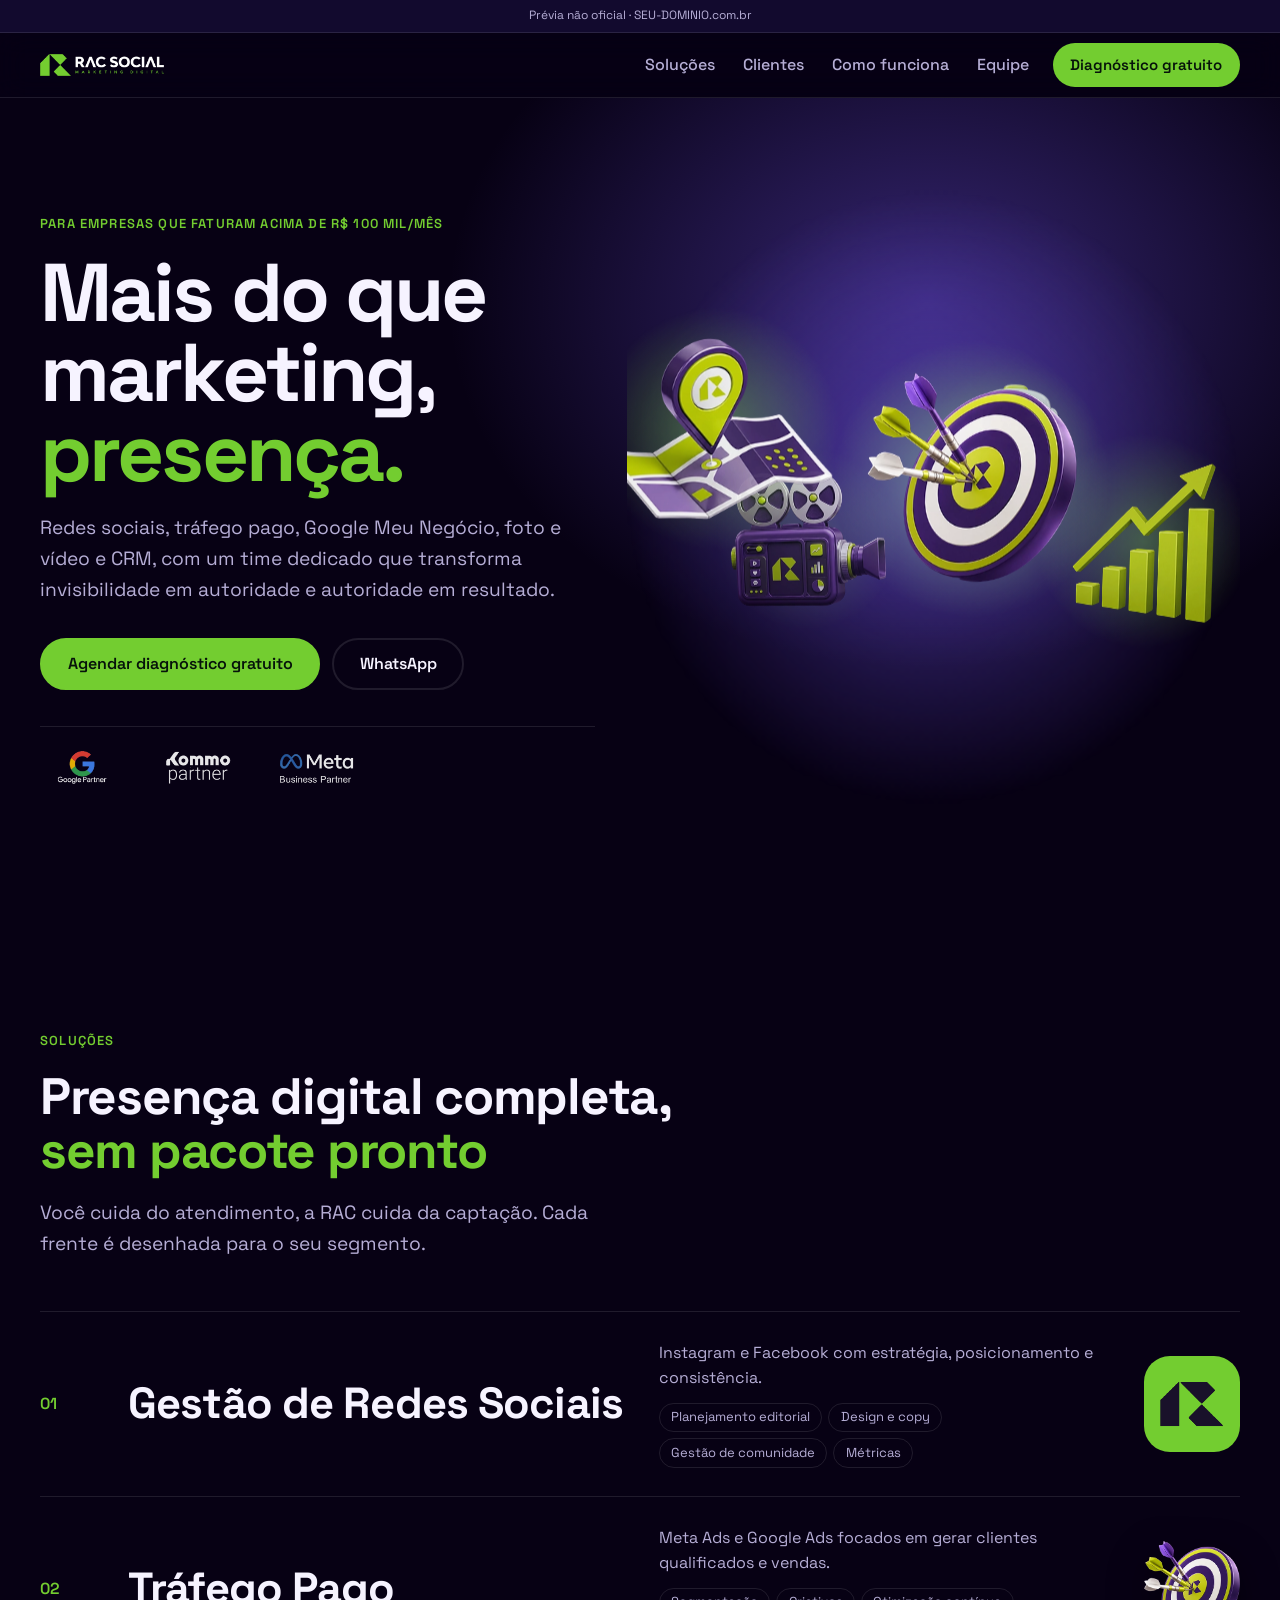
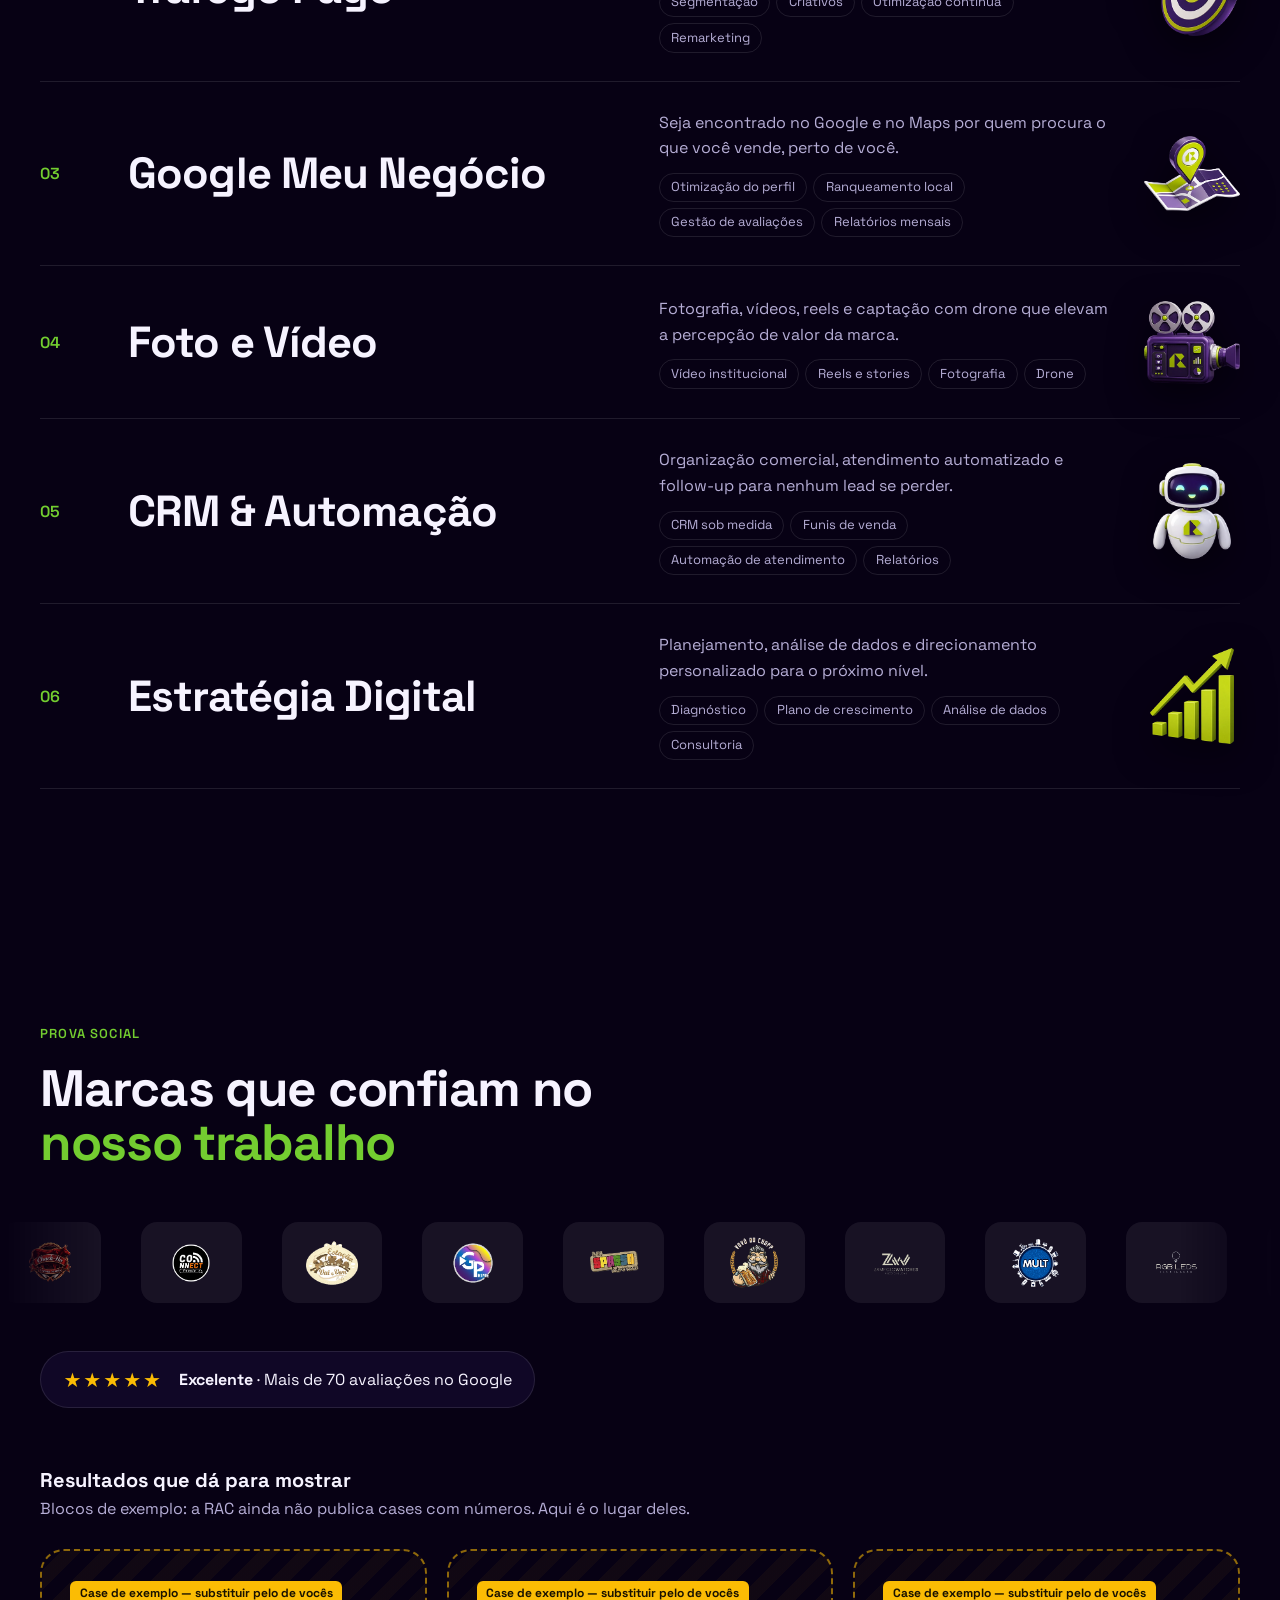
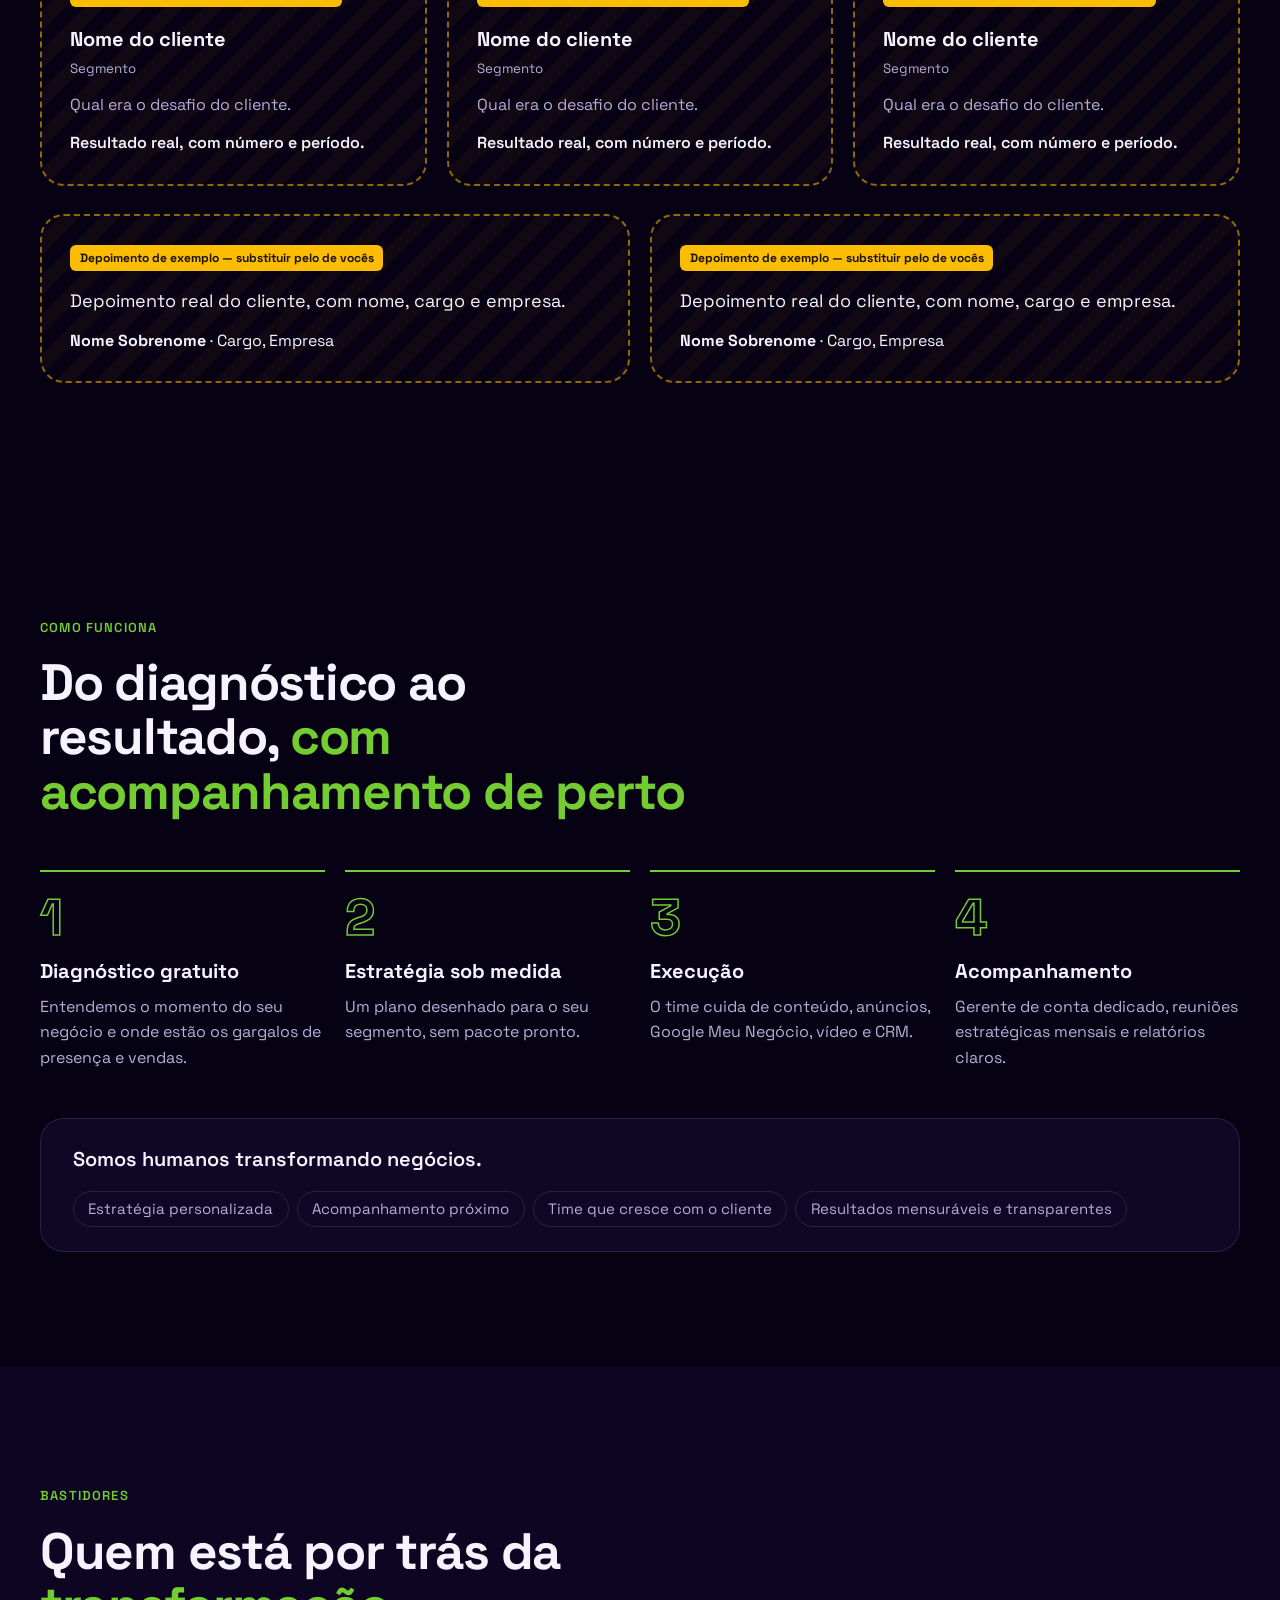
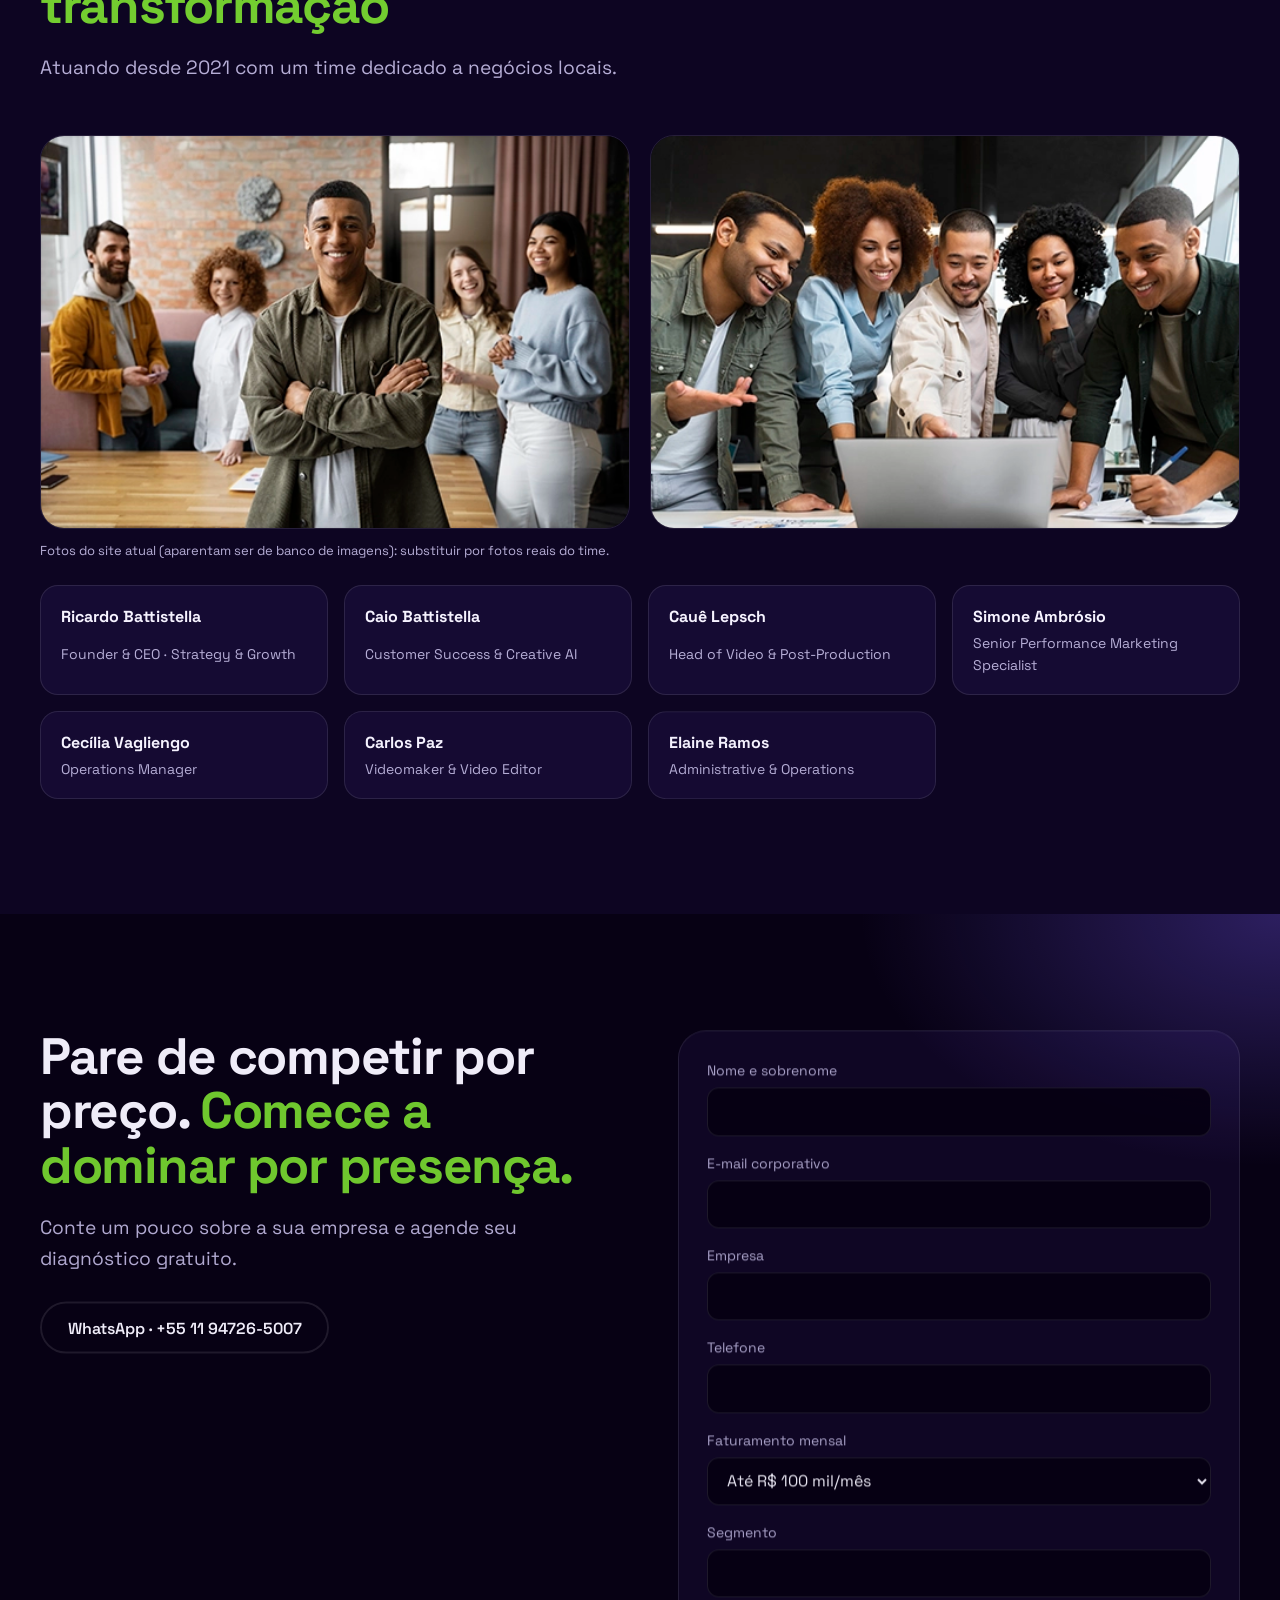
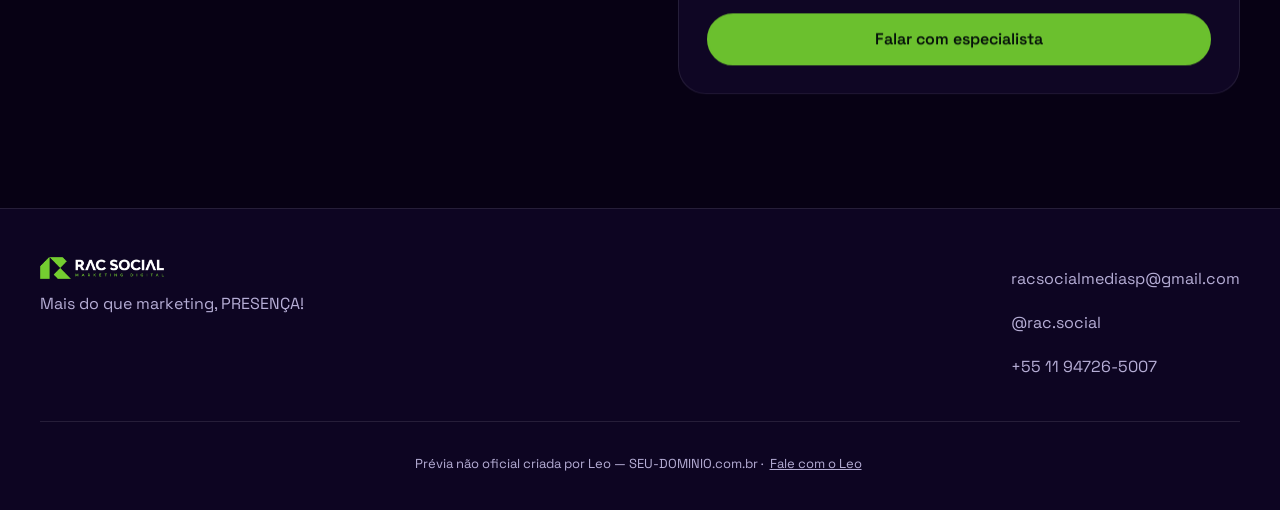
==== racsocial/index.html @ de64c5bc "Previews: Rac Social" ====
<!doctype html>
<html lang="pt-BR">
<head>
<meta charset="utf-8">
<meta name="viewport" content="width=device-width, initial-scale=1, viewport-fit=cover">
<title>RAC Social — Mais do que marketing, presença (prévia)</title>
<meta name="description" content="Prévia não oficial de uma nova home para a RAC Social.">
<meta name="robots" content="noindex, nofollow">
<meta name="theme-color" content="#070114">
<link rel="icon" href="assets/logo-rac.webp">
<link rel="preload" href="../_vendor/fonts/space-grotesk.woff2" as="font" type="font/woff2" crossorigin>
<link rel="stylesheet" href="styles.css">
<script>
  // Animações só ficam "armadas" com JS e sem prefers-reduced-motion; se main.js não rodar em 2,5s, o CSS libera tudo.
  (function () {
    var d = document.documentElement;
    if (window.matchMedia && matchMedia('(prefers-reduced-motion: reduce)').matches) return;
    d.classList.add('js');
    window.__af = setTimeout(function () { d.classList.add('anim-fail'); }, 2500);
  })();
</script>
</head>
<body>
<a class="skip" href="#main">Ir para o conteúdo</a>
<div class="topbar" role="note">Prévia não oficial · SEU-DOMINIO.com.br</div>

<header class="hdr">
  <div class="wrap hdr__in">
    <a class="logo" href="#top" aria-label="RAC Social — início"><img src="assets/logo-rac.webp" alt="RAC Social — Marketing Digital" width="443" height="87"></a>
    <nav class="hdr__nav" aria-label="Principal">
      <a href="#solucoes">Soluções</a><a href="#prova">Clientes</a><a href="#processo">Como funciona</a><a href="#equipe">Equipe</a>
    </nav>
    <a class="pill" href="#diagnostico">Diagnóstico gratuito</a>
  </div>
</header>

<main id="main">
  <section class="hero" id="top">
    <div class="hero__glow" aria-hidden="true"></div>
    <div class="wrap hero__in">
      <div class="hero__copy">
        <p class="eyebrow">Para empresas que faturam acima de R$ 100 mil/mês</p>
        <h1 class="h1" id="h1">Mais do que marketing, <span class="hl">presença.</span></h1>
        <p class="lead">Redes sociais, tráfego pago, Google Meu Negócio, foto e vídeo e CRM, com um time dedicado que transforma invisibilidade em autoridade e autoridade em resultado.</p>
        <div class="cta" data-in>
          <a class="btn" href="#diagnostico">Agendar diagnóstico gratuito</a>
          <a class="btn btn--ghost" href="https://wa.me/5511947265007" target="_blank" rel="noopener">WhatsApp</a>
        </div>
        <ul class="seals" data-in aria-label="Certificados pelas maiores companhias">
          <li><img src="assets/google-partner-logo.webp" alt="Google Partner" width="300" height="113"></li><li><img src="assets/kommo-partners.webp" alt="Kommo Partners" width="300" height="113"></li><li><img src="assets/meta-business-partner.webp" alt="Meta Business Partner" width="300" height="113"></li>
        </ul>
      </div>
      <div class="stage" id="stage">
        <canvas id="gl" aria-hidden="true"></canvas>
        <ul class="stage__fb" id="fb">
          <li><img src="assets/ICONE-2-copiar.webp" alt="Tráfego Pago" loading="eager"></li><li><img src="assets/ICONE-3-copiar.webp" alt="Google Meu Negócio" loading="eager"></li><li><img src="assets/ICONE-4-copiar.webp" alt="Foto e Vídeo" loading="eager"></li><li><img src="assets/ICONE-5-copiar.webp" alt="CRM &amp; Automação" loading="eager"></li><li><img src="assets/ICONE-6-copiar.webp" alt="Estratégia Digital" loading="eager"></li>
        </ul>
        <span class="stage__tag" id="tag" aria-hidden="true"></span>
      </div>
    </div>
  </section>

  <section class="sec" id="solucoes">
    <div class="wrap">
      <header class="sec__head" data-reveal>
        <p class="eyebrow">Soluções</p>
        <h2 class="h2">Presença digital completa, <span class="hl">sem pacote pronto</span></h2>
        <p class="lead">Você cuida do atendimento, a RAC cuida da captação. Cada frente é desenhada para o seu segmento.</p>
      </header>
      <ul class="rows" id="rows">
        
        <li class="row" data-reveal data-img="assets/logo-rac-roxo-copiar.webp" data-cls="row__img--logo">
          <span class="row__n">01</span>
          <h3 class="row__t">Gestão de Redes Sociais</h3>
          <div class="row__b">
            <p>Instagram e Facebook com estratégia, posicionamento e consistência.</p>
            <ul class="tags"><li>Planejamento editorial</li><li>Design e copy</li><li>Gestão de comunidade</li><li>Métricas</li></ul>
          </div>
          <img class="row__img row__img--logo" src="assets/logo-rac-roxo-copiar.webp" alt="" loading="lazy" width="96" height="96">
        </li>
        
        <li class="row" data-reveal data-img="assets/ICONE-2-copiar.webp" data-cls="">
          <span class="row__n">02</span>
          <h3 class="row__t">Tráfego Pago</h3>
          <div class="row__b">
            <p>Meta Ads e Google Ads focados em gerar clientes qualificados e vendas.</p>
            <ul class="tags"><li>Segmentação</li><li>Criativos</li><li>Otimização contínua</li><li>Remarketing</li></ul>
          </div>
          <img class="row__img " src="assets/ICONE-2-copiar.webp" alt="" loading="lazy" width="96" height="96">
        </li>
        
        <li class="row" data-reveal data-img="assets/ICONE-3-copiar.webp" data-cls="">
          <span class="row__n">03</span>
          <h3 class="row__t">Google Meu Negócio</h3>
          <div class="row__b">
            <p>Seja encontrado no Google e no Maps por quem procura o que você vende, perto de você.</p>
            <ul class="tags"><li>Otimização do perfil</li><li>Ranqueamento local</li><li>Gestão de avaliações</li><li>Relatórios mensais</li></ul>
          </div>
          <img class="row__img " src="assets/ICONE-3-copiar.webp" alt="" loading="lazy" width="96" height="96">
        </li>
        
        <li class="row" data-reveal data-img="assets/ICONE-4-copiar.webp" data-cls="">
          <span class="row__n">04</span>
          <h3 class="row__t">Foto e Vídeo</h3>
          <div class="row__b">
            <p>Fotografia, vídeos, reels e captação com drone que elevam a percepção de valor da marca.</p>
            <ul class="tags"><li>Vídeo institucional</li><li>Reels e stories</li><li>Fotografia</li><li>Drone</li></ul>
          </div>
          <img class="row__img " src="assets/ICONE-4-copiar.webp" alt="" loading="lazy" width="96" height="96">
        </li>
        
        <li class="row" data-reveal data-img="assets/ICONE-5-copiar.webp" data-cls="">
          <span class="row__n">05</span>
          <h3 class="row__t">CRM &amp; Automação</h3>
          <div class="row__b">
            <p>Organização comercial, atendimento automatizado e follow-up para nenhum lead se perder.</p>
            <ul class="tags"><li>CRM sob medida</li><li>Funis de venda</li><li>Automação de atendimento</li><li>Relatórios</li></ul>
          </div>
          <img class="row__img " src="assets/ICONE-5-copiar.webp" alt="" loading="lazy" width="96" height="96">
        </li>
        
        <li class="row" data-reveal data-img="assets/ICONE-6-copiar.webp" data-cls="">
          <span class="row__n">06</span>
          <h3 class="row__t">Estratégia Digital</h3>
          <div class="row__b">
            <p>Planejamento, análise de dados e direcionamento personalizado para o próximo nível.</p>
            <ul class="tags"><li>Diagnóstico</li><li>Plano de crescimento</li><li>Análise de dados</li><li>Consultoria</li></ul>
          </div>
          <img class="row__img " src="assets/ICONE-6-copiar.webp" alt="" loading="lazy" width="96" height="96">
        </li>
        
      </ul>
    </div>
    <div class="peek" id="peek" aria-hidden="true"><img alt=""></div>
  </section>

  <section class="sec sec--proof" id="prova">
    <div class="wrap">
      <header class="sec__head" data-reveal>
        <p class="eyebrow">Prova social</p>
        <h2 class="h2">Marcas que confiam no <span class="hl">nosso trabalho</span></h2>
      </header>
    </div>
    <div class="marquee" aria-label="Clientes">
      <ul class="marquee__track">
        <li><img src="assets/LOGO-chack-ho.webp" alt="Chack-Ho Carnes Nobres" loading="lazy" height="56"></li><li><img src="assets/LOGO-CONNECT-PEOPLE.webp" alt="Connect People" loading="lazy" height="56"></li><li><img src="assets/logo-estacao-vai-e-vem.webp" alt="Estação Vai e Vem" loading="lazy" height="56"></li><li><img src="assets/logo-gp-prime.webp" alt="GP Prime" loading="lazy" height="56"></li><li><img src="assets/logo-spasso.webp" alt="Spasso Kids e Teens" loading="lazy" height="56"></li><li><img src="assets/logo-vovo-1.webp" alt="Vovô do Chopp" loading="lazy" height="56"></li><li><img src="assets/logo-zw-1.webp" alt="ZW" loading="lazy" height="56"></li><li><img src="assets/logo-mult-1.webp" alt="Mult" loading="lazy" height="56"></li><li><img src="assets/Logo-rgb-leds-1.webp" alt="RGB Leds" loading="lazy" height="56"></li><li><img src="assets/LOGO-NEW-BIG-BOYS-1.webp" alt="New Bigboys" loading="lazy" height="56"></li>
        <li aria-hidden="true"><img src="assets/LOGO-chack-ho.webp" alt="" loading="lazy" height="56"></li><li aria-hidden="true"><img src="assets/LOGO-CONNECT-PEOPLE.webp" alt="" loading="lazy" height="56"></li><li aria-hidden="true"><img src="assets/logo-estacao-vai-e-vem.webp" alt="" loading="lazy" height="56"></li><li aria-hidden="true"><img src="assets/logo-gp-prime.webp" alt="" loading="lazy" height="56"></li><li aria-hidden="true"><img src="assets/logo-spasso.webp" alt="" loading="lazy" height="56"></li><li aria-hidden="true"><img src="assets/logo-vovo-1.webp" alt="" loading="lazy" height="56"></li><li aria-hidden="true"><img src="assets/logo-zw-1.webp" alt="" loading="lazy" height="56"></li><li aria-hidden="true"><img src="assets/logo-mult-1.webp" alt="" loading="lazy" height="56"></li><li aria-hidden="true"><img src="assets/Logo-rgb-leds-1.webp" alt="" loading="lazy" height="56"></li><li aria-hidden="true"><img src="assets/LOGO-NEW-BIG-BOYS-1.webp" alt="" loading="lazy" height="56"></li>
      </ul>
    </div>
    <div class="wrap">
      <div class="rating" data-reveal>
        <span class="stars" role="img" aria-label="5 estrelas">★★★★★</span>
        <p><strong>Excelente</strong> · Mais de 70 avaliações no Google</p>
      </div>
      <h3 class="h3" data-reveal>Resultados que dá para mostrar</h3>
      <p class="muted" data-reveal>Blocos de exemplo: a RAC ainda não publica cases com números. Aqui é o lugar deles.</p>
      <ul class="cases">
        
        <li class="case" data-reveal>
          <span class="ph">Case de exemplo — substituir pelo de vocês</span>
          <h4>Nome do cliente</h4>
          <small>Segmento</small>
          <p>Qual era o desafio do cliente.</p>
          <p class="case__r">Resultado real, com número e período.</p>
        </li>
        
        <li class="case" data-reveal>
          <span class="ph">Case de exemplo — substituir pelo de vocês</span>
          <h4>Nome do cliente</h4>
          <small>Segmento</small>
          <p>Qual era o desafio do cliente.</p>
          <p class="case__r">Resultado real, com número e período.</p>
        </li>
        
        <li class="case" data-reveal>
          <span class="ph">Case de exemplo — substituir pelo de vocês</span>
          <h4>Nome do cliente</h4>
          <small>Segmento</small>
          <p>Qual era o desafio do cliente.</p>
          <p class="case__r">Resultado real, com número e período.</p>
        </li>
        
      </ul>
      <ul class="quotes">
        
        <li class="quote" data-reveal>
          <span class="ph">Depoimento de exemplo — substituir pelo de vocês</span>
          <blockquote>Depoimento real do cliente, com nome, cargo e empresa.</blockquote>
          <p><strong>Nome Sobrenome</strong> · Cargo, Empresa</p>
        </li>
        
        <li class="quote" data-reveal>
          <span class="ph">Depoimento de exemplo — substituir pelo de vocês</span>
          <blockquote>Depoimento real do cliente, com nome, cargo e empresa.</blockquote>
          <p><strong>Nome Sobrenome</strong> · Cargo, Empresa</p>
        </li>
        
      </ul>
    </div>
  </section>

  <section class="sec" id="processo">
    <div class="wrap">
      <header class="sec__head" data-reveal>
        <p class="eyebrow">Como funciona</p>
        <h2 class="h2">Do diagnóstico ao resultado, <span class="hl">com acompanhamento de perto</span></h2>
      </header>
      <ol class="steps">
        
        <li class="step" data-reveal><span class="step__n">1</span><h3>Diagnóstico gratuito</h3><p>Entendemos o momento do seu negócio e onde estão os gargalos de presença e vendas.</p></li>
        
        <li class="step" data-reveal><span class="step__n">2</span><h3>Estratégia sob medida</h3><p>Um plano desenhado para o seu segmento, sem pacote pronto.</p></li>
        
        <li class="step" data-reveal><span class="step__n">3</span><h3>Execução</h3><p>O time cuida de conteúdo, anúncios, Google Meu Negócio, vídeo e CRM.</p></li>
        
        <li class="step" data-reveal><span class="step__n">4</span><h3>Acompanhamento</h3><p>Gerente de conta dedicado, reuniões estratégicas mensais e relatórios claros.</p></li>
        
      </ol>
      <div class="diff" data-reveal>
        <p class="diff__t">Somos humanos transformando negócios.</p>
        <ul><li>Estratégia personalizada</li><li>Acompanhamento próximo</li><li>Time que cresce com o cliente</li><li>Resultados mensuráveis e transparentes</li></ul>
      </div>
    </div>
  </section>

  <section class="sec sec--alt" id="equipe">
    <div class="wrap team">
      <header class="sec__head" data-reveal>
        <p class="eyebrow">Bastidores</p>
        <h2 class="h2">Quem está por trás da <span class="hl">transformação</span></h2>
        <p class="lead">Atuando desde 2021 com um time dedicado a negócios locais.</p>
      </header>
      <div class="team__photos">
        <img data-reveal src="assets/equipe-2.webp" alt="Equipe em escritório" width="500" height="333" loading="lazy"><img data-reveal src="assets/equipe-4.webp" alt="Equipe trabalhando" width="500" height="333" loading="lazy">
      </div>
      <p class="team__note">Fotos do site atual (aparentam ser de banco de imagens): substituir por fotos reais do time.</p>
      <ul class="members">
        <li data-reveal><strong>Ricardo Battistella</strong><span>Founder &amp; CEO · Strategy &amp; Growth</span></li><li data-reveal><strong>Caio Battistella</strong><span>Customer Success &amp; Creative AI</span></li><li data-reveal><strong>Cauê Lepsch</strong><span>Head of Video &amp; Post-Production</span></li><li data-reveal><strong>Simone Ambrósio</strong><span>Senior Performance Marketing Specialist</span></li><li data-reveal><strong>Cecília Vagliengo</strong><span>Operations Manager</span></li><li data-reveal><strong>Carlos Paz</strong><span>Videomaker &amp; Video Editor</span></li><li data-reveal><strong>Elaine Ramos</strong><span>Administrative &amp; Operations</span></li>
      </ul>
    </div>
  </section>

  <section class="sec final" id="diagnostico">
    <div class="wrap final__in">
      <div data-reveal>
        <h2 class="h2">Pare de competir por preço. <span class="hl">Comece a dominar por presença.</span></h2>
        <p class="lead">Conte um pouco sobre a sua empresa e agende seu diagnóstico gratuito.</p>
        <a class="btn btn--ghost" href="https://wa.me/5511947265007" target="_blank" rel="noopener">WhatsApp · +55 11 94726-5007</a>
      </div>
      <form class="form" id="form" data-reveal novalidate>
        <label>Nome e sobrenome<input name="nome" autocomplete="name" required></label>
        <label>E-mail corporativo<input name="email" type="email" autocomplete="email" required></label>
        <label>Empresa<input name="empresa" autocomplete="organization"></label>
        <label>Telefone<input name="tel" type="tel" autocomplete="tel"></label>
        <label>Faturamento mensal
          <select name="fat"><option>Até R$ 100 mil/mês</option><option>R$ 100 mil a R$ 500 mil/mês</option><option>Acima de R$ 500 mil/mês</option></select>
        </label>
        <label>Segmento<input name="segmento"></label>
        <button class="btn" type="submit">Falar com especialista</button>
        <p class="form__msg" id="formMsg" role="status" hidden>Isto é uma prévia: nada foi enviado. Na versão final, este formulário chega até o time da RAC Social.</p>
      </form>
    </div>
  </section>
</main>

<footer class="ftr">
  <div class="wrap ftr__in">
    <div><img src="assets/logo-rac.webp" alt="RAC Social — Marketing Digital" width="443" height="87" loading="lazy"><p>Mais do que marketing, PRESENÇA!</p></div>
    <ul>
      <li><a href="mailto:racsocialmediasp@gmail.com">racsocialmediasp@gmail.com</a></li>
      <li><a href="https://instagram.com/rac.social" target="_blank" rel="noopener">@rac.social</a></li>
      <li><a href="https://wa.me/5511947265007" target="_blank" rel="noopener">+55 11 94726-5007</a></li>
    </ul>
  </div>
  <p class="wrap disclaimer">Prévia não oficial criada por Leo — SEU-DOMINIO.com.br · <a href="mailto:contato@SEU-DOMINIO.com.br" target="_blank" rel="noopener">Fale com o Leo</a></p>
</footer>

<script src="../_vendor/gsap.min.js" defer></script>
<script src="main.js" defer></script>
</body>
</html>
---- racsocial/styles.css ----
/* RAC Social — identidade: noite roxa (#070114) + verde-limão (#73CD30) + objetos 3D da marca. Sem nada ligado ao scroll. */
@font-face{font-family:"Space Grotesk";src:url("../_vendor/fonts/space-grotesk.woff2") format("woff2");font-weight:300 700;font-display:swap}
:root{
  --bg:#070114;--bg2:#0d0522;--surface:rgba(123,92,255,.08);--line:rgba(255,255,255,.1);
  --text:#f6f3ff;--muted:#b6aed6;--lime:#73cd30;--lime-ink:#06130a;--violet:#7b5cff;--amber:#fbbc04;
  --font:"Space Grotesk",system-ui,-apple-system,"Segoe UI",Roboto,sans-serif;
}
*,*::before,*::after{box-sizing:border-box}
html{-webkit-text-size-adjust:100%}
body{margin:0;background:var(--bg);color:var(--text);font:400 1rem/1.6 var(--font);overflow-x:hidden}
img{max-width:100%;height:auto;display:block}
a{color:inherit}
ul,ol{list-style:none;margin:0;padding:0}
h1,h2,h3,h4,p{margin:0}
:focus-visible{outline:3px solid var(--lime);outline-offset:3px;border-radius:6px}
.skip{position:absolute;left:-999px;top:0;background:var(--lime);color:var(--lime-ink);padding:.75rem 1rem;z-index:100}
.skip:focus{left:0}
.wrap{width:min(1200px,100% - 2.5rem);margin-inline:auto}
.muted{color:var(--muted)}
.hl{color:var(--lime)}

.topbar{background:#120a2e;color:var(--muted);font-size:.75rem;text-align:center;padding:.4rem 1rem;border-bottom:1px solid var(--line)}
.hdr{position:sticky;top:0;z-index:50;background:rgba(7,1,20,.7);backdrop-filter:blur(14px);-webkit-backdrop-filter:blur(14px);border-bottom:1px solid var(--line)}
.hdr__in{display:flex;align-items:center;gap:1.5rem;min-height:64px}
.logo{display:inline-flex;align-items:center;min-height:44px}
.logo img{width:124px;height:auto}
.hdr__nav{display:flex;gap:1.75rem;margin-left:auto}
.hdr__nav a{color:var(--muted);text-decoration:none;font-weight:500;padding:.6rem 0}
.hdr__nav a:hover{color:var(--text)}
.pill{display:inline-flex;align-items:center;min-height:44px;padding:0 1.1rem;border-radius:999px;background:var(--lime);color:var(--lime-ink);font-weight:600;font-size:.9375rem;text-decoration:none;white-space:nowrap}

.btn{display:inline-flex;align-items:center;justify-content:center;min-height:52px;padding:.8rem 1.6rem;border-radius:999px;background:var(--lime);color:var(--lime-ink);font:600 1rem/1.2 var(--font);text-decoration:none;border:2px solid var(--lime);cursor:pointer;transition:transform .2s,box-shadow .2s}
.btn:hover{transform:translateY(-2px);box-shadow:0 12px 34px -12px var(--lime)}
.btn--ghost{background:transparent;color:var(--text);border-color:var(--line)}
.btn--ghost:hover{border-color:var(--lime);box-shadow:none}

.eyebrow{display:inline-block;color:var(--lime);font-size:.8125rem;font-weight:600;letter-spacing:.09em;text-transform:uppercase;margin-bottom:1.1rem}
.h1{font-size:clamp(2.6rem,6.4vw,5.4rem);line-height:.98;letter-spacing:-.035em;font-weight:700}
.h2{font-size:clamp(1.9rem,4.2vw,3.2rem);line-height:1.06;letter-spacing:-.025em;font-weight:700;max-width:20ch}
.h3{font-size:1.25rem}
.lead{color:var(--muted);font-size:clamp(1.0625rem,1.5vw,1.2rem);max-width:50ch;margin-top:1.25rem}
.mw{display:inline-block;overflow:hidden;vertical-align:top;padding-bottom:.08em;margin-bottom:-.08em}
.mw__in{display:inline-block;will-change:transform}

/* hero + cena 3D */
.hero{position:relative;padding:clamp(1.5rem,4vw,3rem) 0 clamp(2rem,5vw,4rem);overflow:hidden}
.hero__glow{position:absolute;inset:-20% -10% auto 35%;height:90%;background:radial-gradient(closest-side,rgba(123,92,255,.4),transparent);pointer-events:none}
.hero__in{position:relative;display:grid;grid-template-columns:minmax(0,.95fr) minmax(0,1.05fr);gap:2rem;align-items:center;min-height:min(78vh,760px)}
.cta{display:flex;flex-wrap:wrap;gap:.75rem;margin-top:2rem}
.seals{display:flex;flex-wrap:wrap;align-items:center;gap:1rem 1.75rem;margin-top:2.25rem;padding-top:1.5rem;border-top:1px solid var(--line)}
.seals img{width:88px;opacity:.9}
.stage{position:relative;aspect-ratio:1/1;width:100%;max-height:78vh}
.stage canvas{position:absolute;inset:0;width:100%;height:100%;touch-action:pan-y;display:none}
.stage.is-gl canvas{display:block}
.stage.is-gl .stage__fb{display:none}
.stage__fb{position:absolute;inset:0;display:grid;grid-template-columns:repeat(3,1fr);gap:.5rem;align-content:center;padding:1rem}
.stage__fb img{width:100%;max-width:150px;margin-inline:auto}
.stage__tag{position:absolute;left:0;top:0;transform:translate(-50%,-140%);background:var(--lime);color:var(--lime-ink);font-weight:600;font-size:.8125rem;padding:.3rem .7rem;border-radius:999px;pointer-events:none;opacity:0;white-space:nowrap}

/* seções */
.sec{padding:clamp(4rem,9vw,7.5rem) 0}
.sec--alt{background:var(--bg2)}
.sec__head{margin-bottom:clamp(2rem,4vw,3.5rem)}

/* serviços: lista tipográfica + objeto 3D que acompanha o cursor */
.rows{border-top:1px solid var(--line)}
.row{position:relative;display:grid;grid-template-columns:3.5rem minmax(0,1.1fr) minmax(0,1fr) 96px;gap:1rem 2rem;align-items:center;padding:1.75rem 0;border-bottom:1px solid var(--line);transition:background .3s,padding .3s}
.row:hover{background:linear-gradient(90deg,rgba(115,205,48,.06),transparent)}
.row__n{color:var(--lime);font-weight:600}
.row__t{font-size:clamp(1.6rem,3.4vw,2.8rem);line-height:1.05;letter-spacing:-.02em;transition:color .25s,transform .35s}
.row:hover .row__t{color:var(--lime);transform:translateX(8px)}
.row__b p{color:var(--muted)}
.tags{display:flex;flex-wrap:wrap;gap:.4rem;margin-top:.75rem}
.tags li{font-size:.8125rem;color:var(--muted);border:1px solid var(--line);border-radius:999px;padding:.2rem .7rem}
.row__img{width:96px;height:96px;object-fit:contain;justify-self:end;filter:drop-shadow(0 12px 18px rgba(0,0,0,.5))}
.row__img--logo,.peek img.row__img--logo{background:var(--lime);border-radius:26px;padding:16px;filter:none}
.peek{position:fixed;left:0;top:0;width:260px;height:260px;pointer-events:none;z-index:40;opacity:0}
.peek img{width:100%;height:100%;object-fit:contain;filter:drop-shadow(0 24px 30px rgba(0,0,0,.55))}

/* prova */
.marquee{overflow:hidden;margin:0 0 3rem;mask-image:linear-gradient(90deg,transparent,#000 8%,#000 92%,transparent);-webkit-mask-image:linear-gradient(90deg,transparent,#000 8%,#000 92%,transparent)}
.marquee__track{display:flex;gap:2.5rem;width:max-content;align-items:center;animation:marquee 45s linear infinite}
.marquee li{flex:none;background:rgba(255,255,255,.07);border-radius:16px;padding:.8rem 1.4rem}
.marquee img{height:56px;width:auto;max-width:150px;object-fit:contain}
@keyframes marquee{to{transform:translateX(-50%)}}
.rating{display:flex;align-items:center;gap:1rem;background:var(--surface);border:1px solid var(--line);border-radius:999px;padding:.7rem 1.4rem;width:fit-content;margin-bottom:3.5rem}
.stars{color:var(--amber);font-size:1.25rem;letter-spacing:.1em}
.cases,.quotes{display:grid;grid-template-columns:repeat(3,1fr);gap:1.25rem;margin-top:1.75rem}
.quotes{grid-template-columns:repeat(2,1fr)}
.case,.quote{border:2px dashed rgba(251,188,4,.55);border-radius:24px;padding:1.75rem;background:repeating-linear-gradient(135deg,transparent 0 14px,rgba(251,188,4,.045) 14px 28px)}
.ph{display:inline-block;background:var(--amber);color:#1a1200;font-size:.75rem;font-weight:700;padding:.2rem .6rem;border-radius:6px;margin-bottom:1rem}
.case h4{font-size:1.25rem}
.case small{color:var(--muted)}
.case p{margin-top:.75rem;color:var(--muted)}
.case .case__r{color:var(--text);font-weight:600}
.quote blockquote{margin:0 0 .75rem;font-size:1.125rem}

/* processo */
.steps{display:grid;grid-template-columns:repeat(4,1fr);gap:1.25rem}
.step{border-top:2px solid var(--lime);padding-top:1.25rem}
.step__n{display:block;font-size:3.2rem;font-weight:700;line-height:1;color:transparent;-webkit-text-stroke:1.5px var(--lime);margin-bottom:.75rem}
.step h3{font-size:1.25rem}
.step p{color:var(--muted);margin-top:.4rem}
.diff{margin-top:3rem;display:flex;flex-wrap:wrap;gap:1rem 2.5rem;align-items:center;background:var(--surface);border:1px solid var(--line);border-radius:24px;padding:1.5rem 2rem}
.diff__t{font-size:1.25rem;font-weight:600}
.diff ul{display:flex;flex-wrap:wrap;gap:.5rem}
.diff li{border:1px solid var(--line);border-radius:999px;padding:.3rem .9rem;color:var(--muted);font-size:.9375rem}

/* equipe */
.team__photos{display:grid;grid-template-columns:1fr 1fr;gap:1.25rem;margin-bottom:.75rem}
.team__photos img{border-radius:24px;border:1px solid var(--line);width:100%;aspect-ratio:3/2;object-fit:cover}
.team__note{color:var(--muted);font-size:.8125rem;margin-bottom:1.5rem}
.members{display:grid;grid-template-columns:repeat(4,1fr);gap:1rem}
.members li{background:var(--surface);border:1px solid var(--line);border-radius:18px;padding:1.1rem 1.25rem;display:grid;gap:.15rem}
.members span{color:var(--muted);font-size:.875rem}

/* CTA final */
.final{background:radial-gradient(700px 420px at 100% 0%,rgba(123,92,255,.32),transparent 60%),var(--bg)}
.final__in{display:grid;grid-template-columns:1fr 1fr;gap:clamp(2rem,6vw,5rem);align-items:start}
.final .btn--ghost{margin-top:1.75rem}
.form{display:grid;gap:1rem;background:var(--surface);border:1px solid var(--line);border-radius:28px;padding:1.75rem}
.form label{display:grid;gap:.35rem;font-size:.875rem;color:var(--muted)}
.form input,.form select{min-height:48px;border-radius:12px;border:1px solid var(--line);background:var(--bg);color:var(--text);padding:.65rem .9rem;font:inherit;font-size:1rem}
.form__msg{background:rgba(251,188,4,.12);border:1px solid rgba(251,188,4,.5);border-radius:12px;padding:.85rem 1rem;color:#ffe08a;font-size:.9375rem}

.ftr{background:var(--bg2);border-top:1px solid var(--line);padding:3rem 0 1.5rem}
.ftr__in{display:flex;justify-content:space-between;gap:2rem;flex-wrap:wrap}
.ftr img{width:124px;margin-bottom:.75rem}
.ftr p{color:var(--muted)}
.ftr ul a{display:inline-flex;align-items:center;min-height:44px;color:var(--muted);text-decoration:none}
.ftr ul a:hover{color:var(--text)}
.disclaimer{margin-top:2rem;padding-top:1.25rem;border-top:1px solid var(--line);font-size:.8125rem;text-align:center}
.disclaimer a{display:inline-flex;align-items:center;min-height:44px;padding:0 .25rem}

/* animação: só esconde com JS ativo; anim-fail libera. Nada ligado ao scroll. */
.js:not(.anim-fail) [data-in]{opacity:0}
.js:not(.anim-fail) #h1{visibility:hidden}
.js:not(.anim-fail) [data-reveal]{opacity:0}

@media (prefers-reduced-motion:reduce){
  .marquee__track{animation:none;flex-wrap:wrap;width:auto;justify-content:center}
  .marquee__track [aria-hidden=true]{display:none}
  *{transition:none!important}
}
@media (max-width:1024px){
  .cases{grid-template-columns:repeat(2,1fr)}
  .steps,.members{grid-template-columns:repeat(2,1fr)}
  .row{grid-template-columns:3rem minmax(0,1fr) 96px}
  .row__b{grid-column:2/3}
  .row__img{grid-column:3;grid-row:1/3}
}
@media (max-width:860px){
  .hdr__nav{display:none}
  .pill{margin-left:auto}
  .hero__in{grid-template-columns:1fr;gap:0;min-height:0}
  .stage{order:-1;max-height:none;aspect-ratio:1/.82;margin:-.5rem 0 .25rem}
  .final__in,.quotes{grid-template-columns:1fr}
  .peek{display:none}
}
@media (max-width:640px){
  .cases,.team__photos,.steps,.members{grid-template-columns:1fr}
  .cta .btn{width:100%}
  .seals img{width:76px}
  .row{grid-template-columns:2.5rem minmax(0,1fr) 72px;padding:1.25rem 0}
  .row__img{width:72px;height:72px}
  .h2{max-width:none}
  .diff{padding:1.25rem}
}
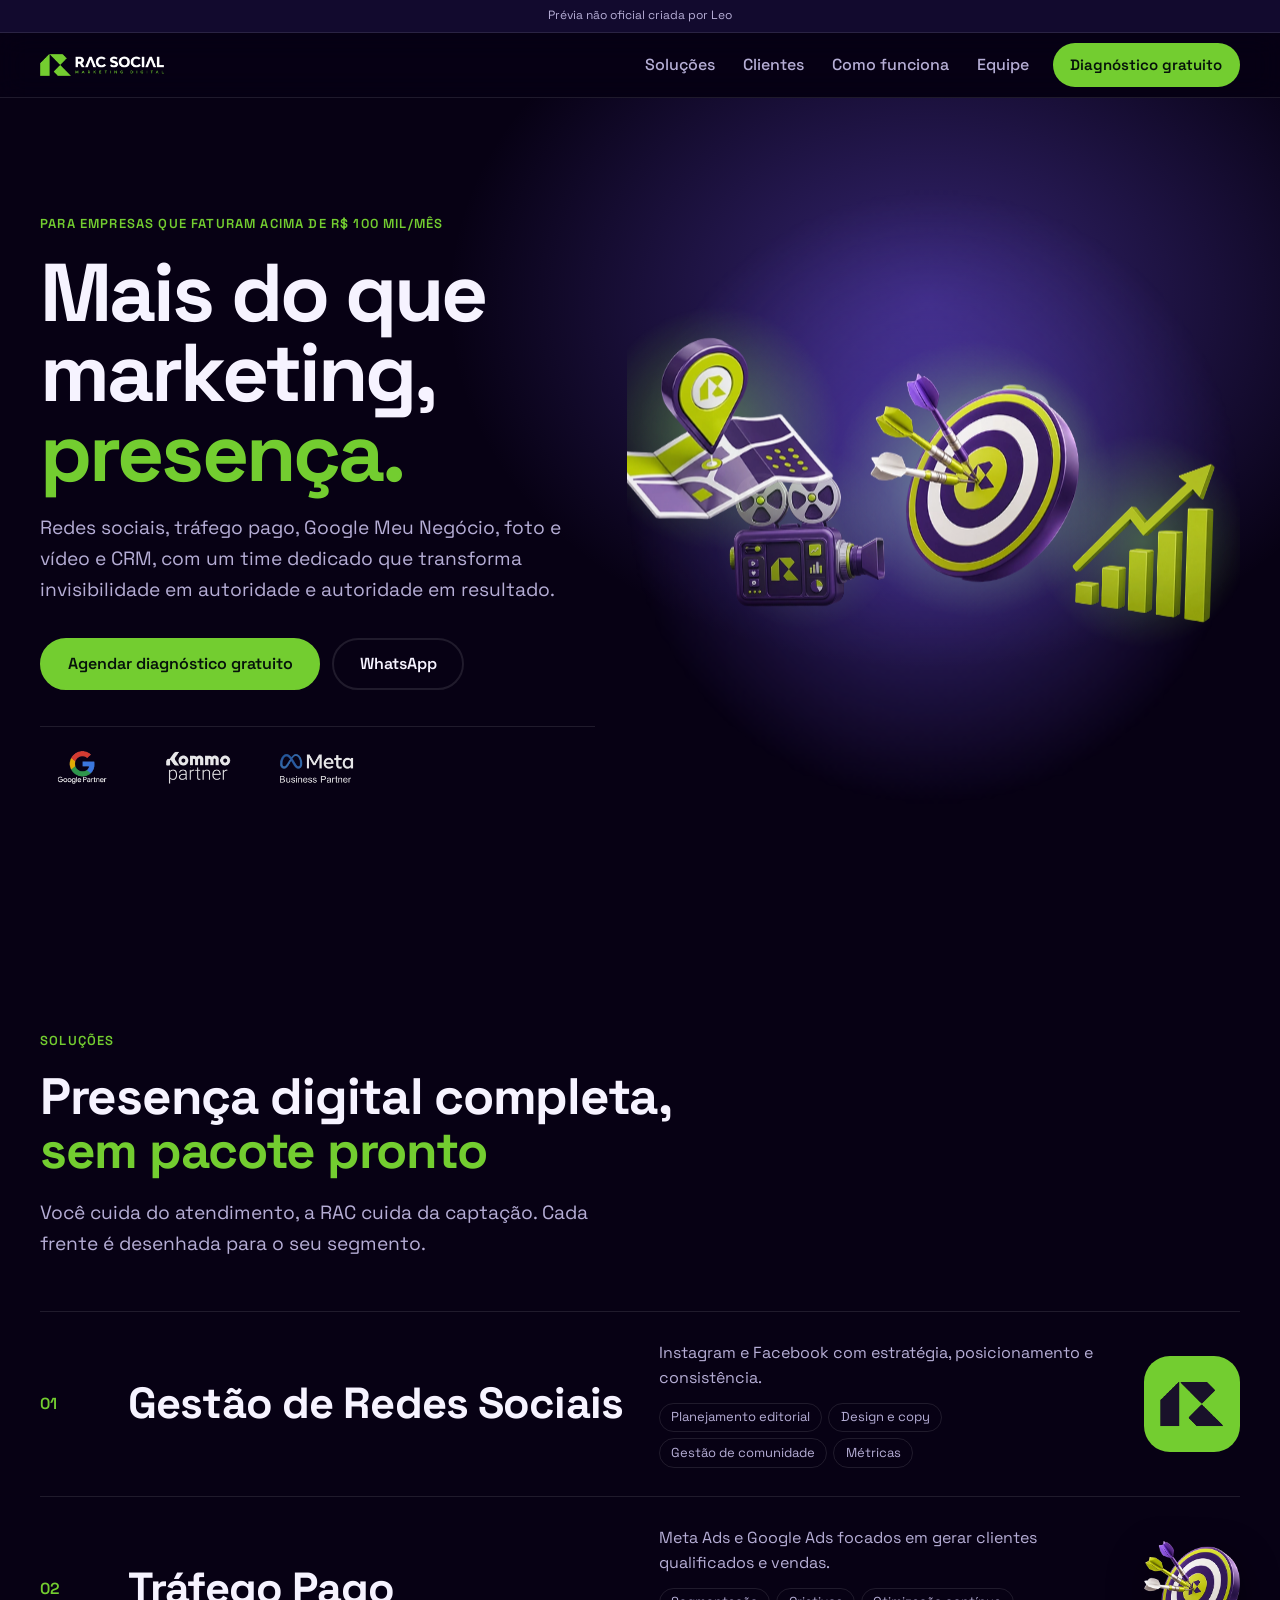
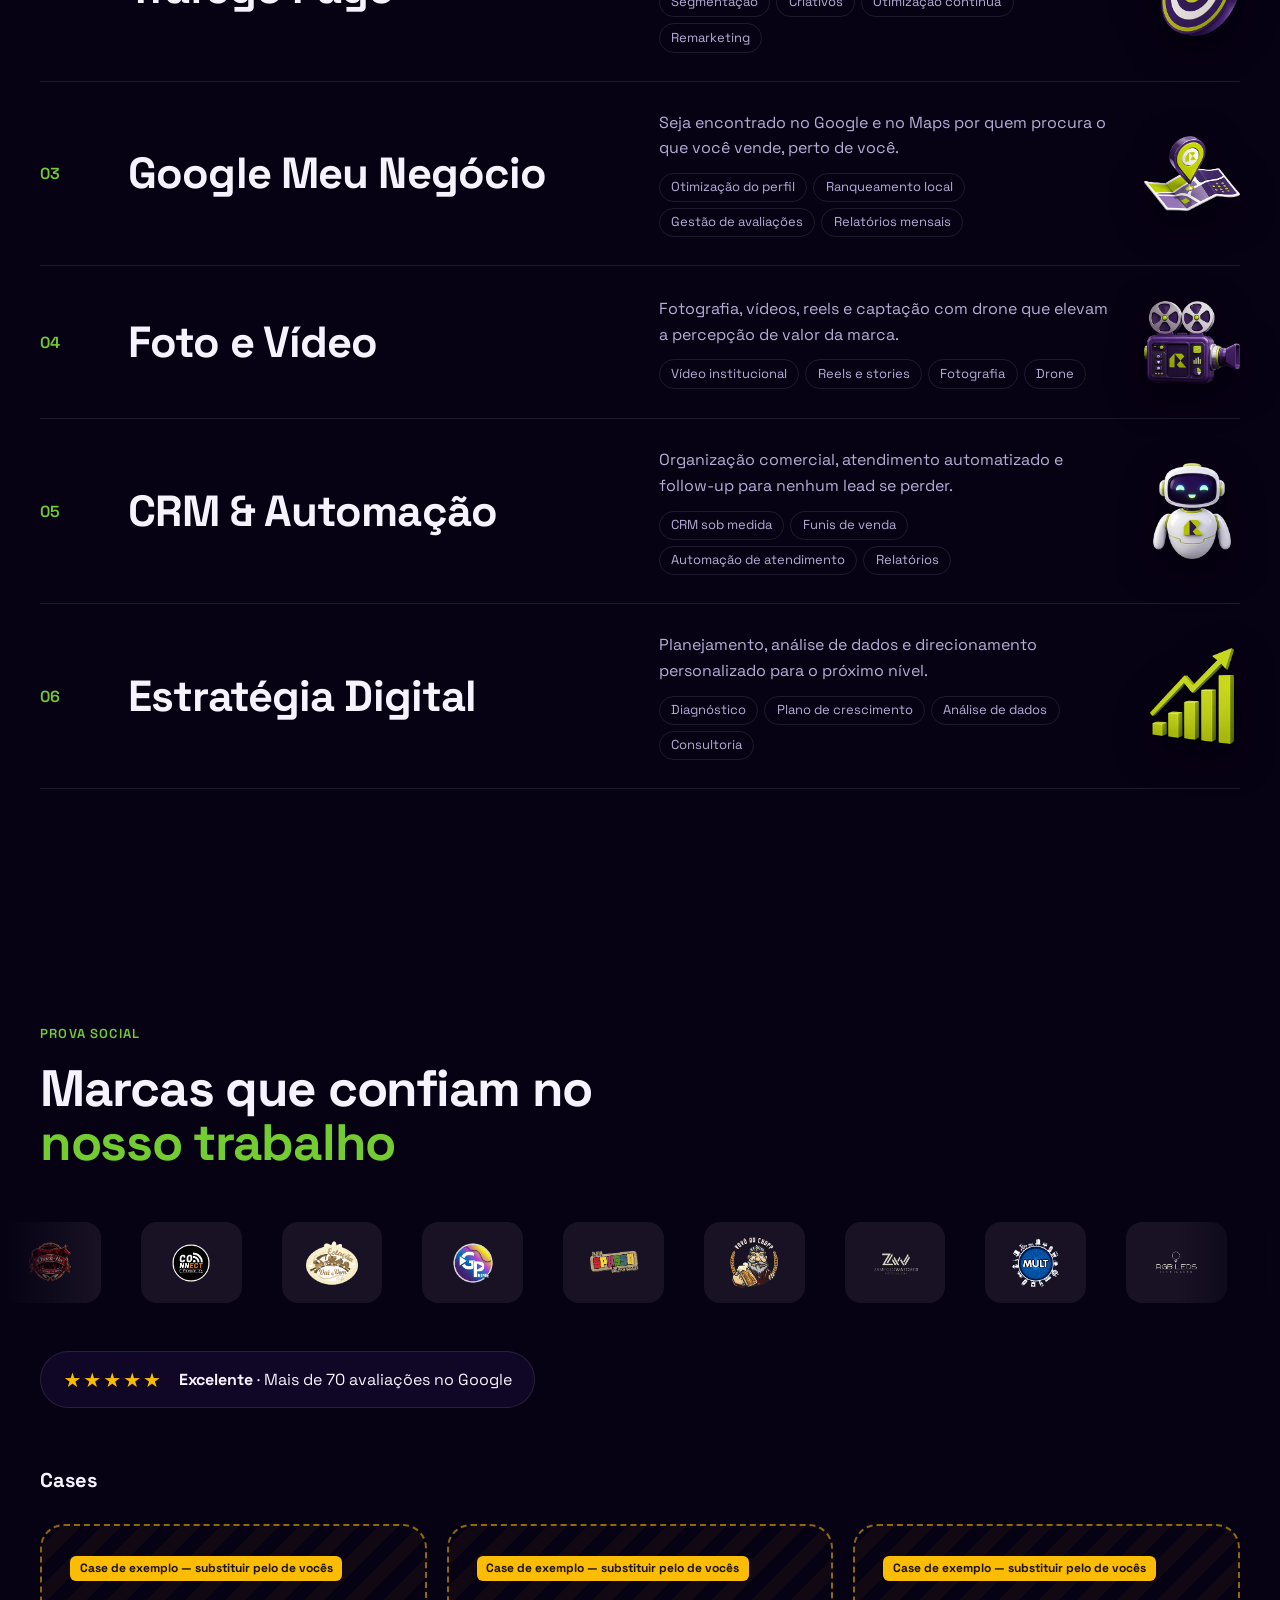
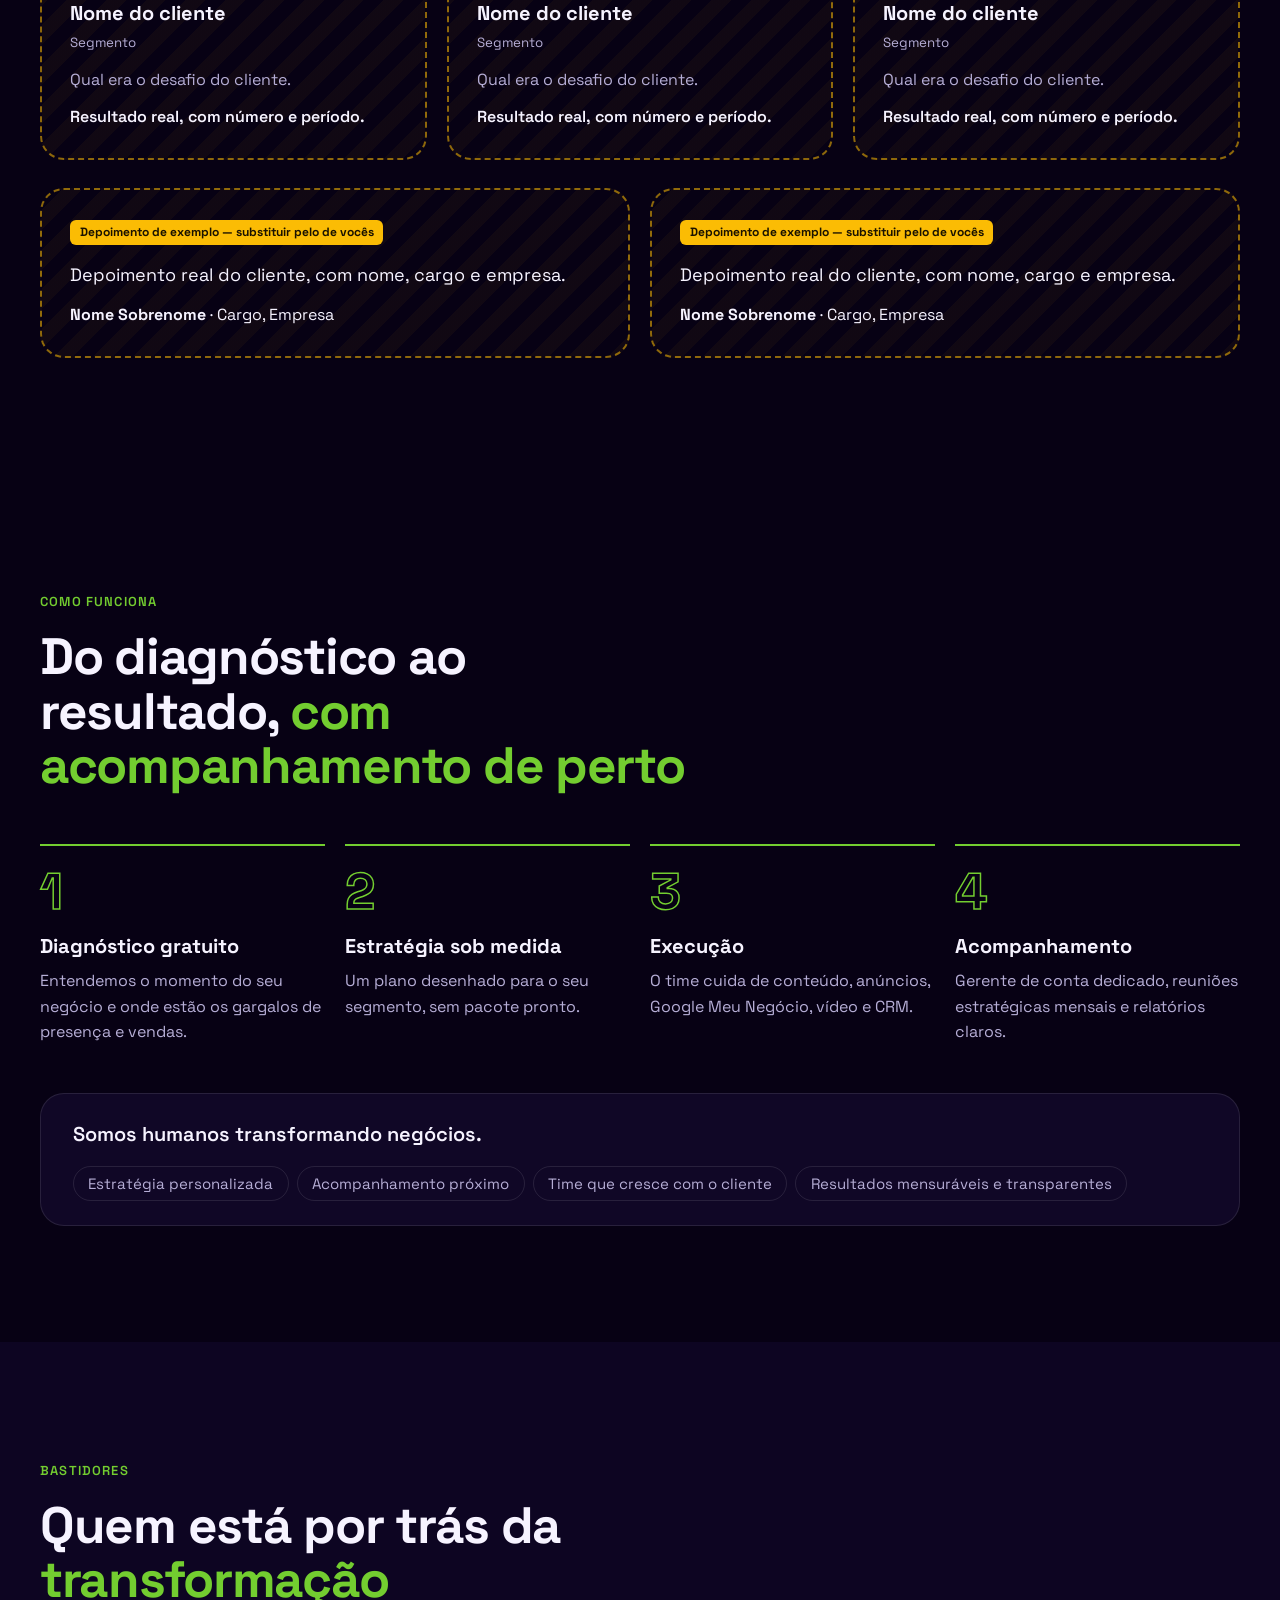
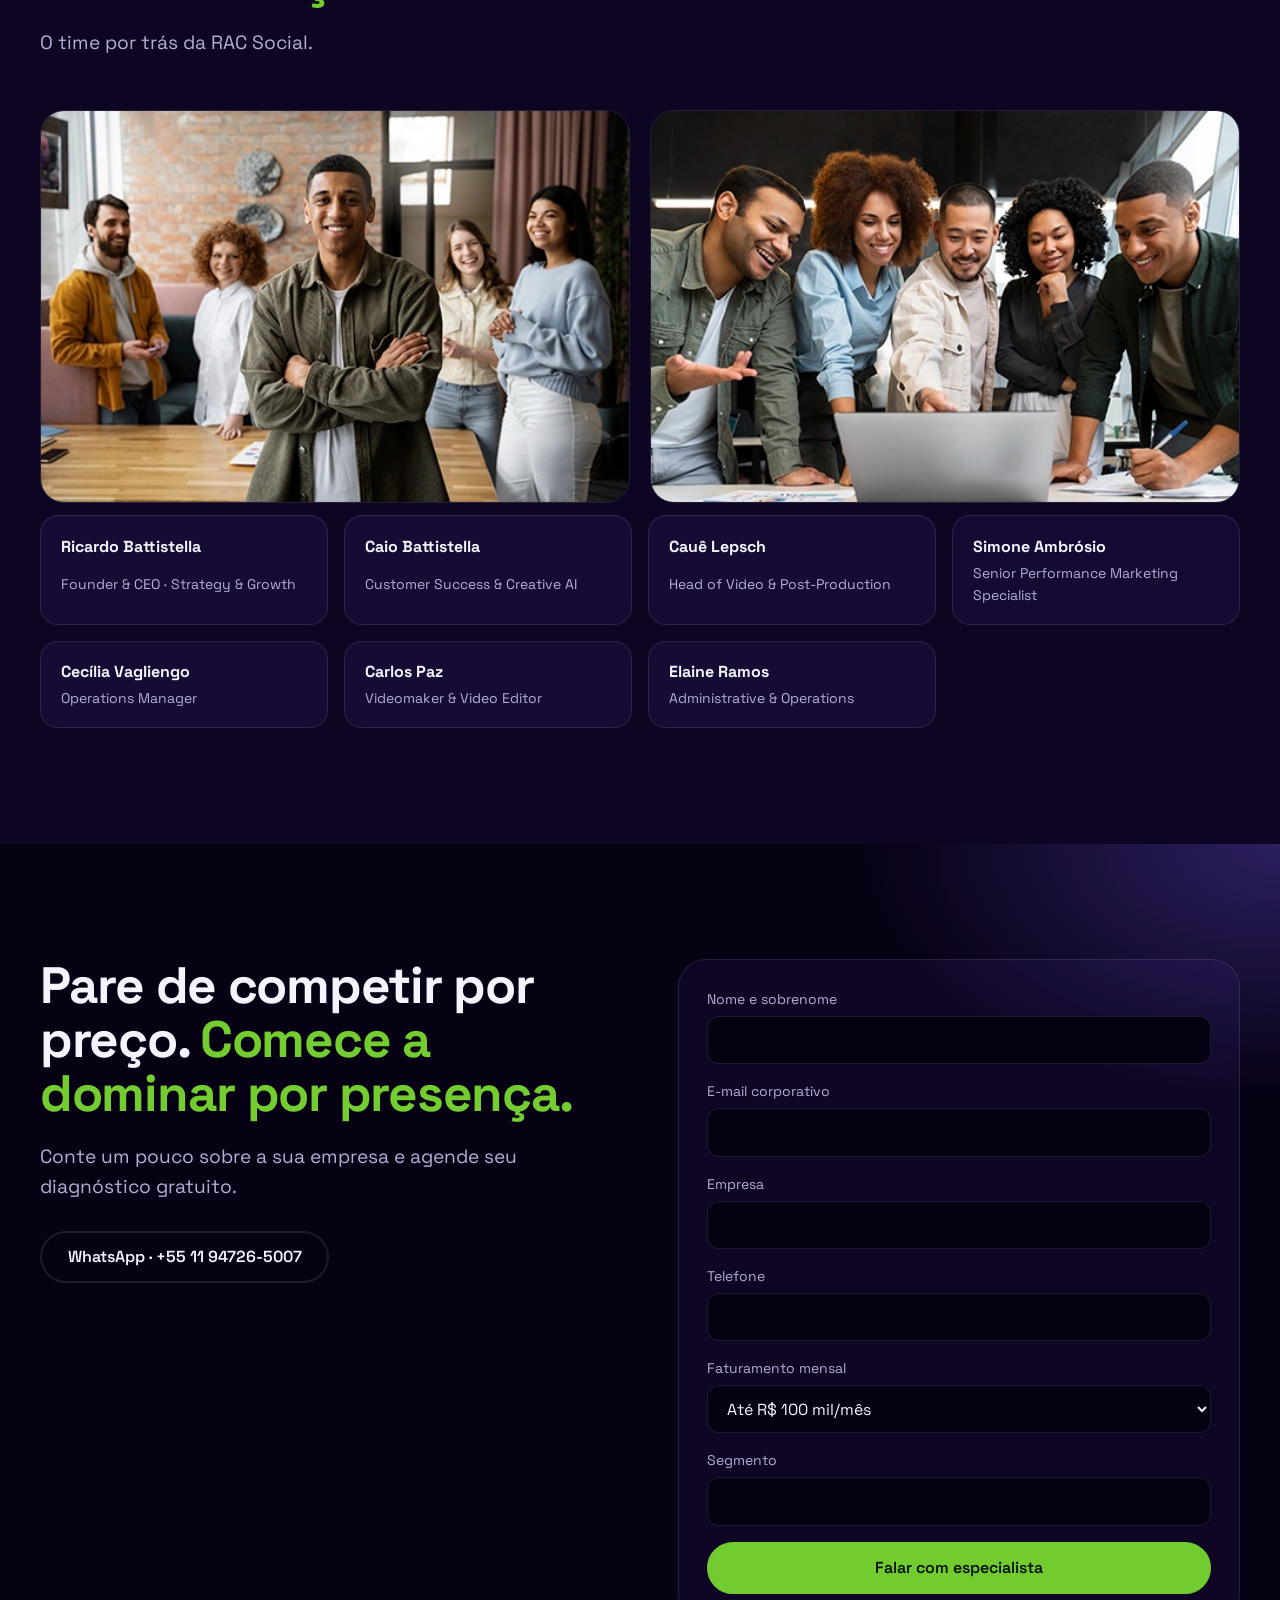
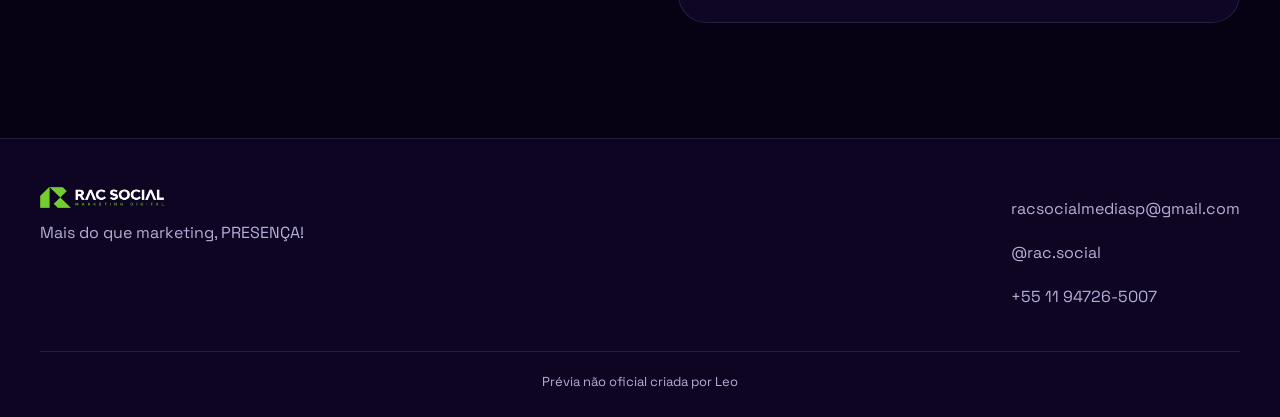
==== commit dff25eff: "Preview: remove notas internas e afirmação não verificada; aviso sem placeholder" ====
--- a/racsocial/index.html
+++ b/racsocial/index.html
@@ -22,7 +22,7 @@
 </head>
 <body>
 <a class="skip" href="#main">Ir para o conteúdo</a>
-<div class="topbar" role="note">Prévia não oficial · SEU-DOMINIO.com.br</div>
+<div class="topbar" role="note">Prévia não oficial criada por Leo</div>
 
 <header class="hdr">
   <div class="wrap hdr__in">
@@ -152,8 +152,8 @@
         <span class="stars" role="img" aria-label="5 estrelas">★★★★★</span>
         <p><strong>Excelente</strong> · Mais de 70 avaliações no Google</p>
       </div>
-      <h3 class="h3" data-reveal>Resultados que dá para mostrar</h3>
-      <p class="muted" data-reveal>Blocos de exemplo: a RAC ainda não publica cases com números. Aqui é o lugar deles.</p>
+      <h3 class="h3" data-reveal>Cases</h3>
+      
       <ul class="cases">
         
         <li class="case" data-reveal>
@@ -228,12 +228,12 @@
       <header class="sec__head" data-reveal>
         <p class="eyebrow">Bastidores</p>
         <h2 class="h2">Quem está por trás da <span class="hl">transformação</span></h2>
-        <p class="lead">Atuando desde 2021 com um time dedicado a negócios locais.</p>
+        <p class="lead">O time por trás da RAC Social.</p>
       </header>
       <div class="team__photos">
         <img data-reveal src="assets/equipe-2.webp" alt="Equipe em escritório" width="500" height="333" loading="lazy"><img data-reveal src="assets/equipe-4.webp" alt="Equipe trabalhando" width="500" height="333" loading="lazy">
       </div>
-      <p class="team__note">Fotos do site atual (aparentam ser de banco de imagens): substituir por fotos reais do time.</p>
+      
       <ul class="members">
         <li data-reveal><strong>Ricardo Battistella</strong><span>Founder &amp; CEO · Strategy &amp; Growth</span></li><li data-reveal><strong>Caio Battistella</strong><span>Customer Success &amp; Creative AI</span></li><li data-reveal><strong>Cauê Lepsch</strong><span>Head of Video &amp; Post-Production</span></li><li data-reveal><strong>Simone Ambrósio</strong><span>Senior Performance Marketing Specialist</span></li><li data-reveal><strong>Cecília Vagliengo</strong><span>Operations Manager</span></li><li data-reveal><strong>Carlos Paz</strong><span>Videomaker &amp; Video Editor</span></li><li data-reveal><strong>Elaine Ramos</strong><span>Administrative &amp; Operations</span></li>
       </ul>
@@ -272,7 +272,7 @@
       <li><a href="https://wa.me/5511947265007" target="_blank" rel="noopener">+55 11 94726-5007</a></li>
     </ul>
   </div>
-  <p class="wrap disclaimer">Prévia não oficial criada por Leo — SEU-DOMINIO.com.br · <a href="mailto:contato@SEU-DOMINIO.com.br" target="_blank" rel="noopener">Fale com o Leo</a></p>
+  <p class="wrap disclaimer">Prévia não oficial criada por Leo</p>
 </footer>
 
 <script src="../_vendor/gsap.min.js" defer></script>
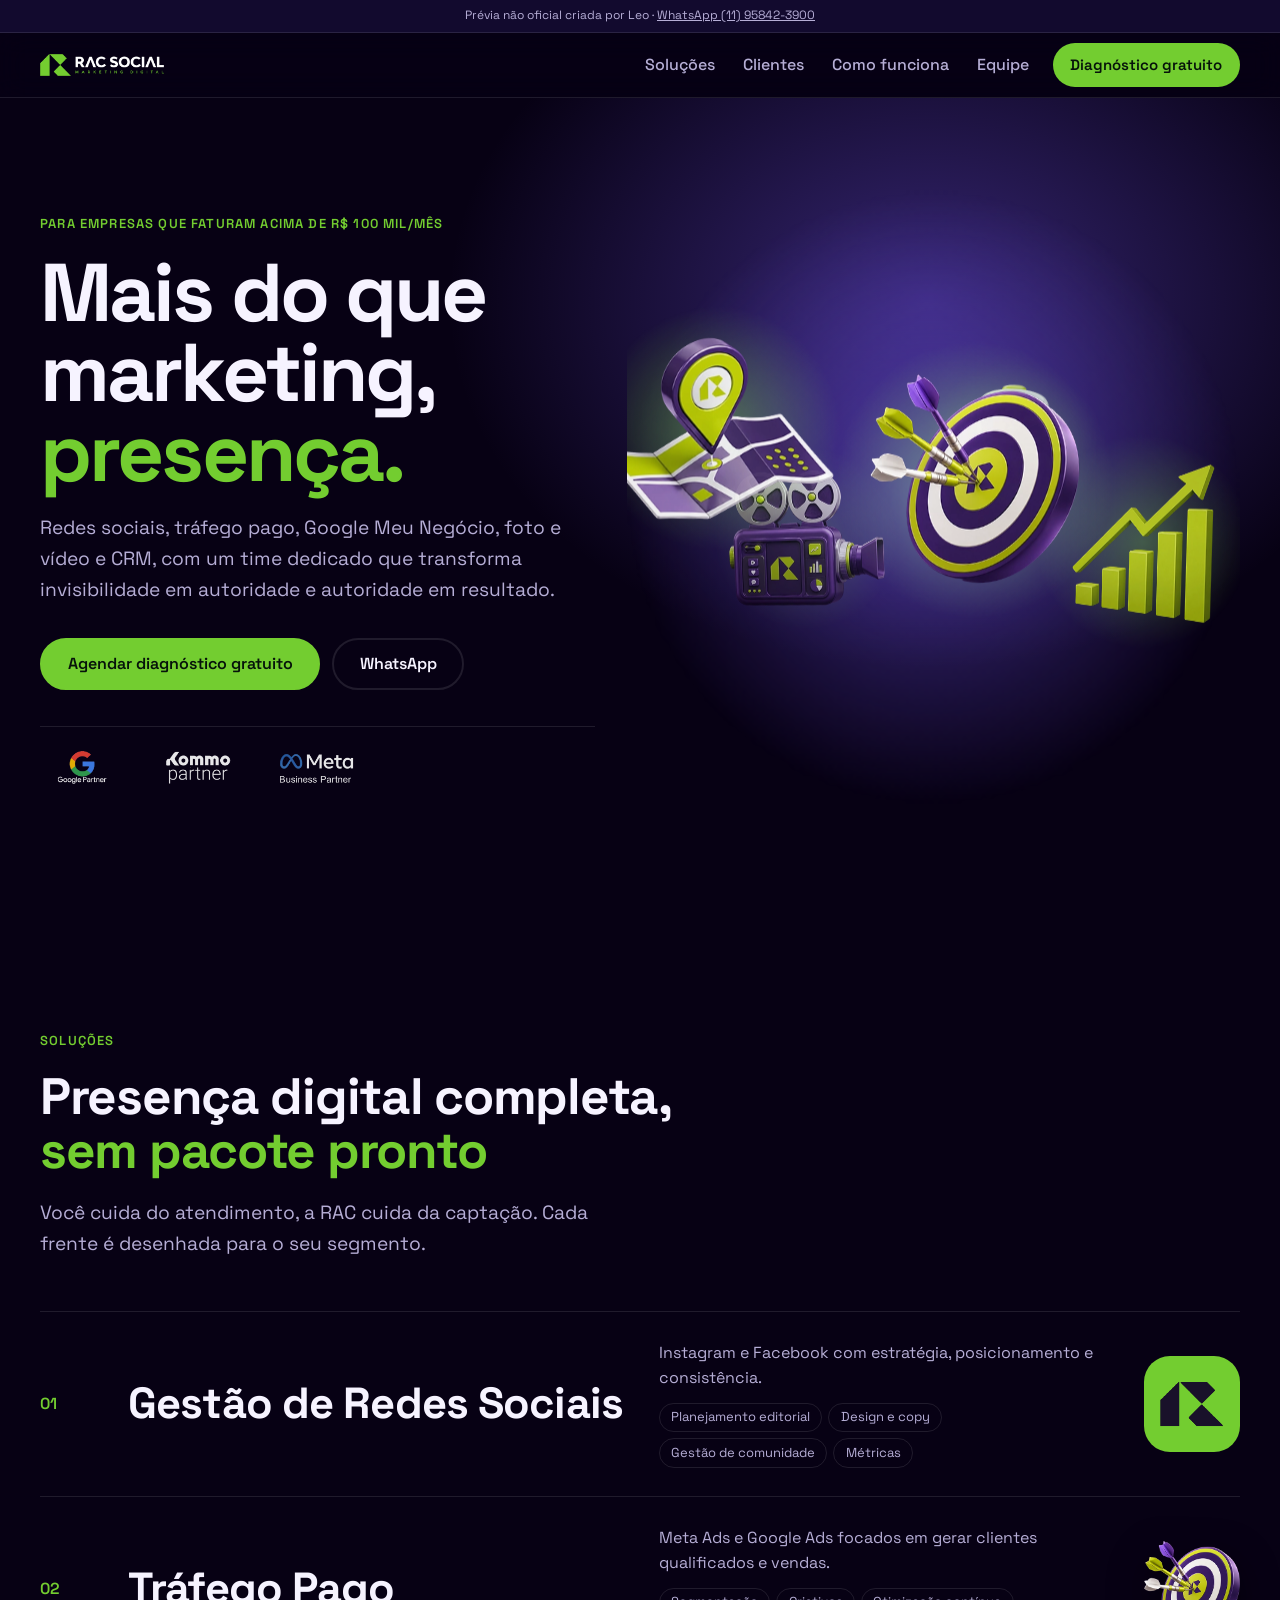
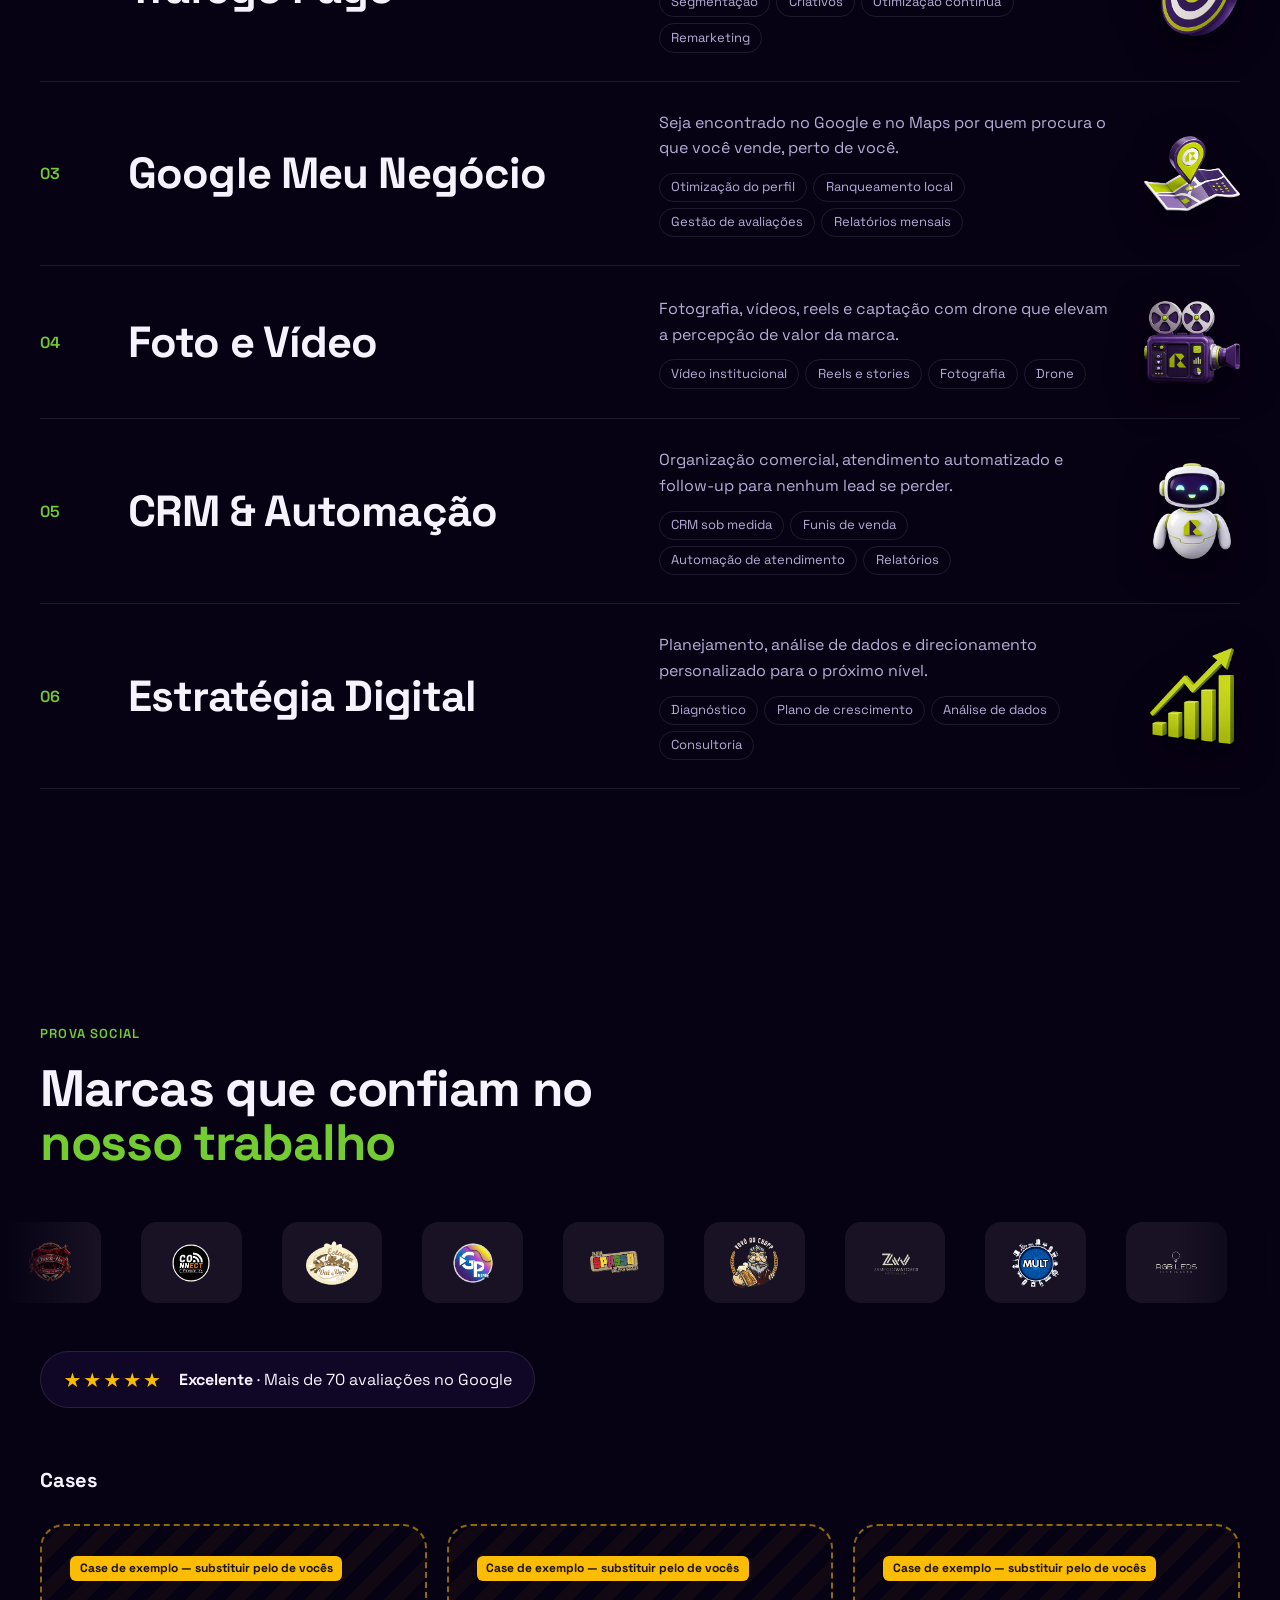
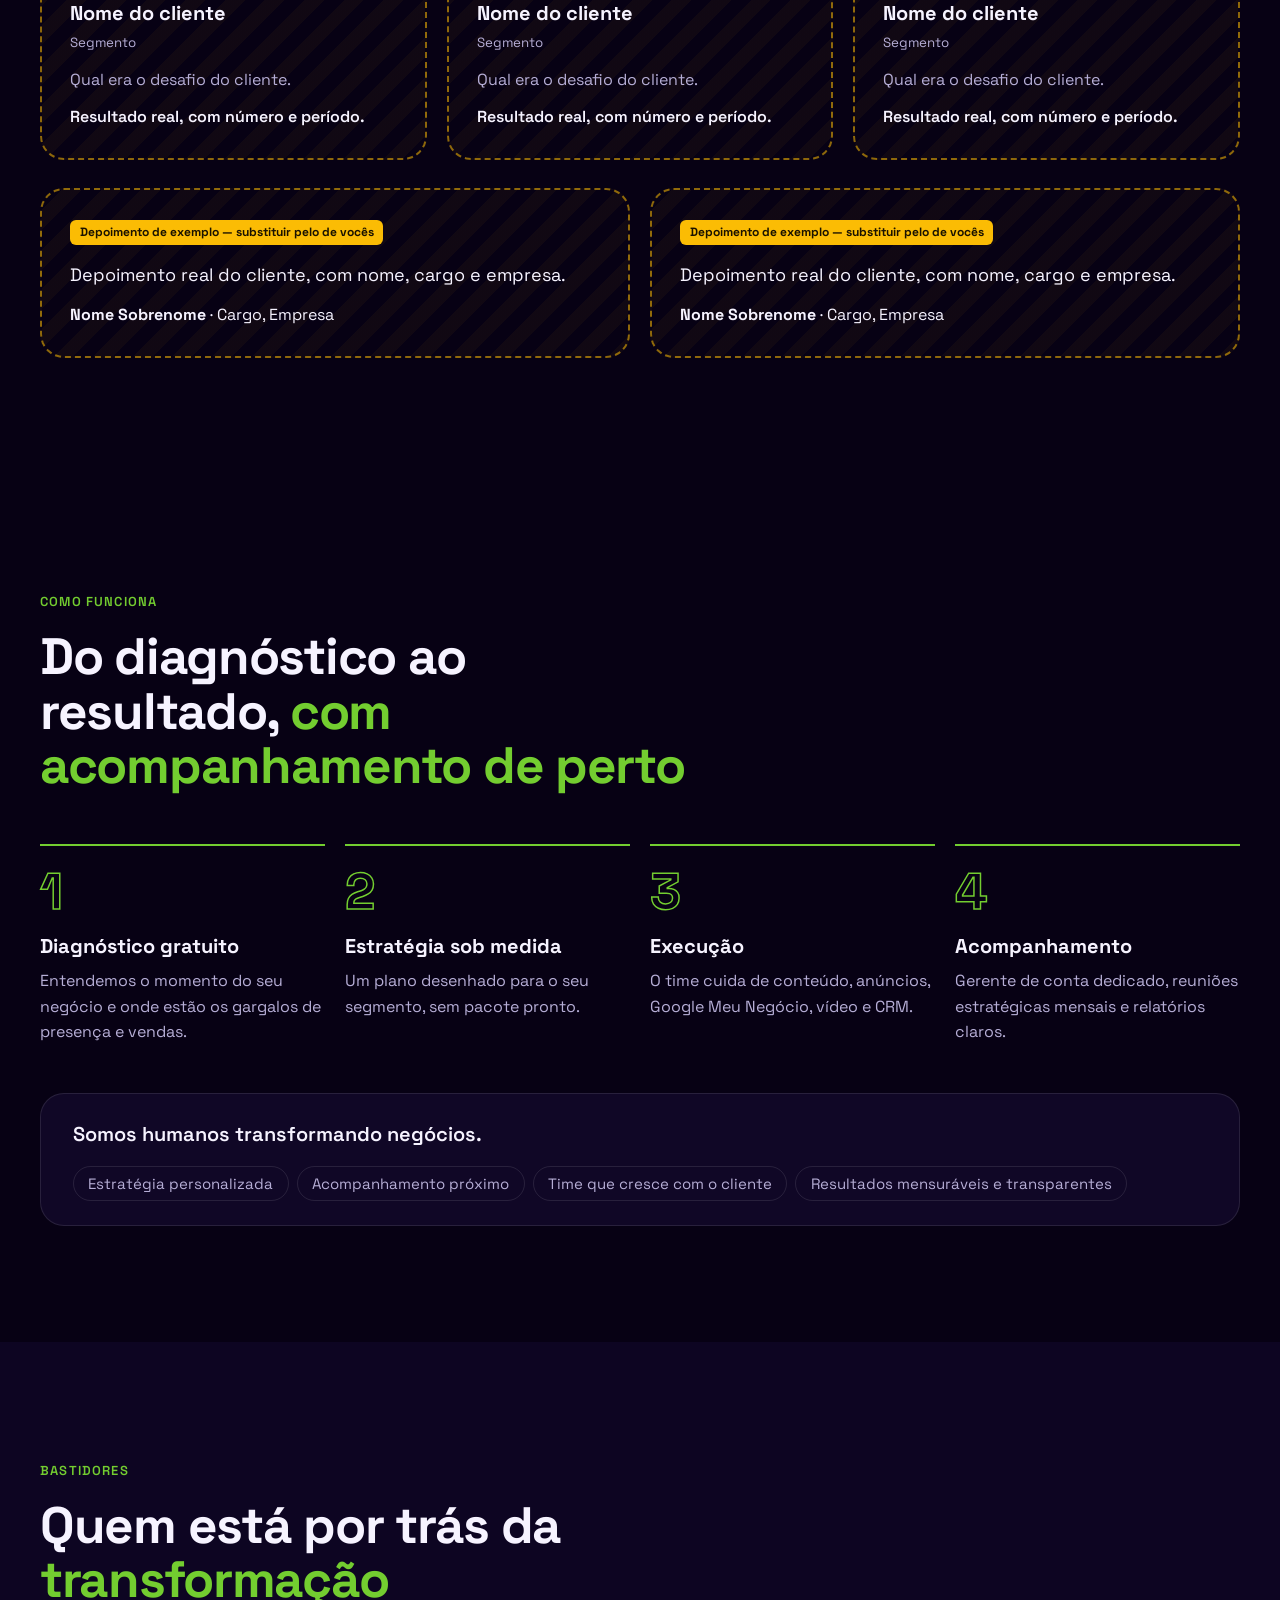
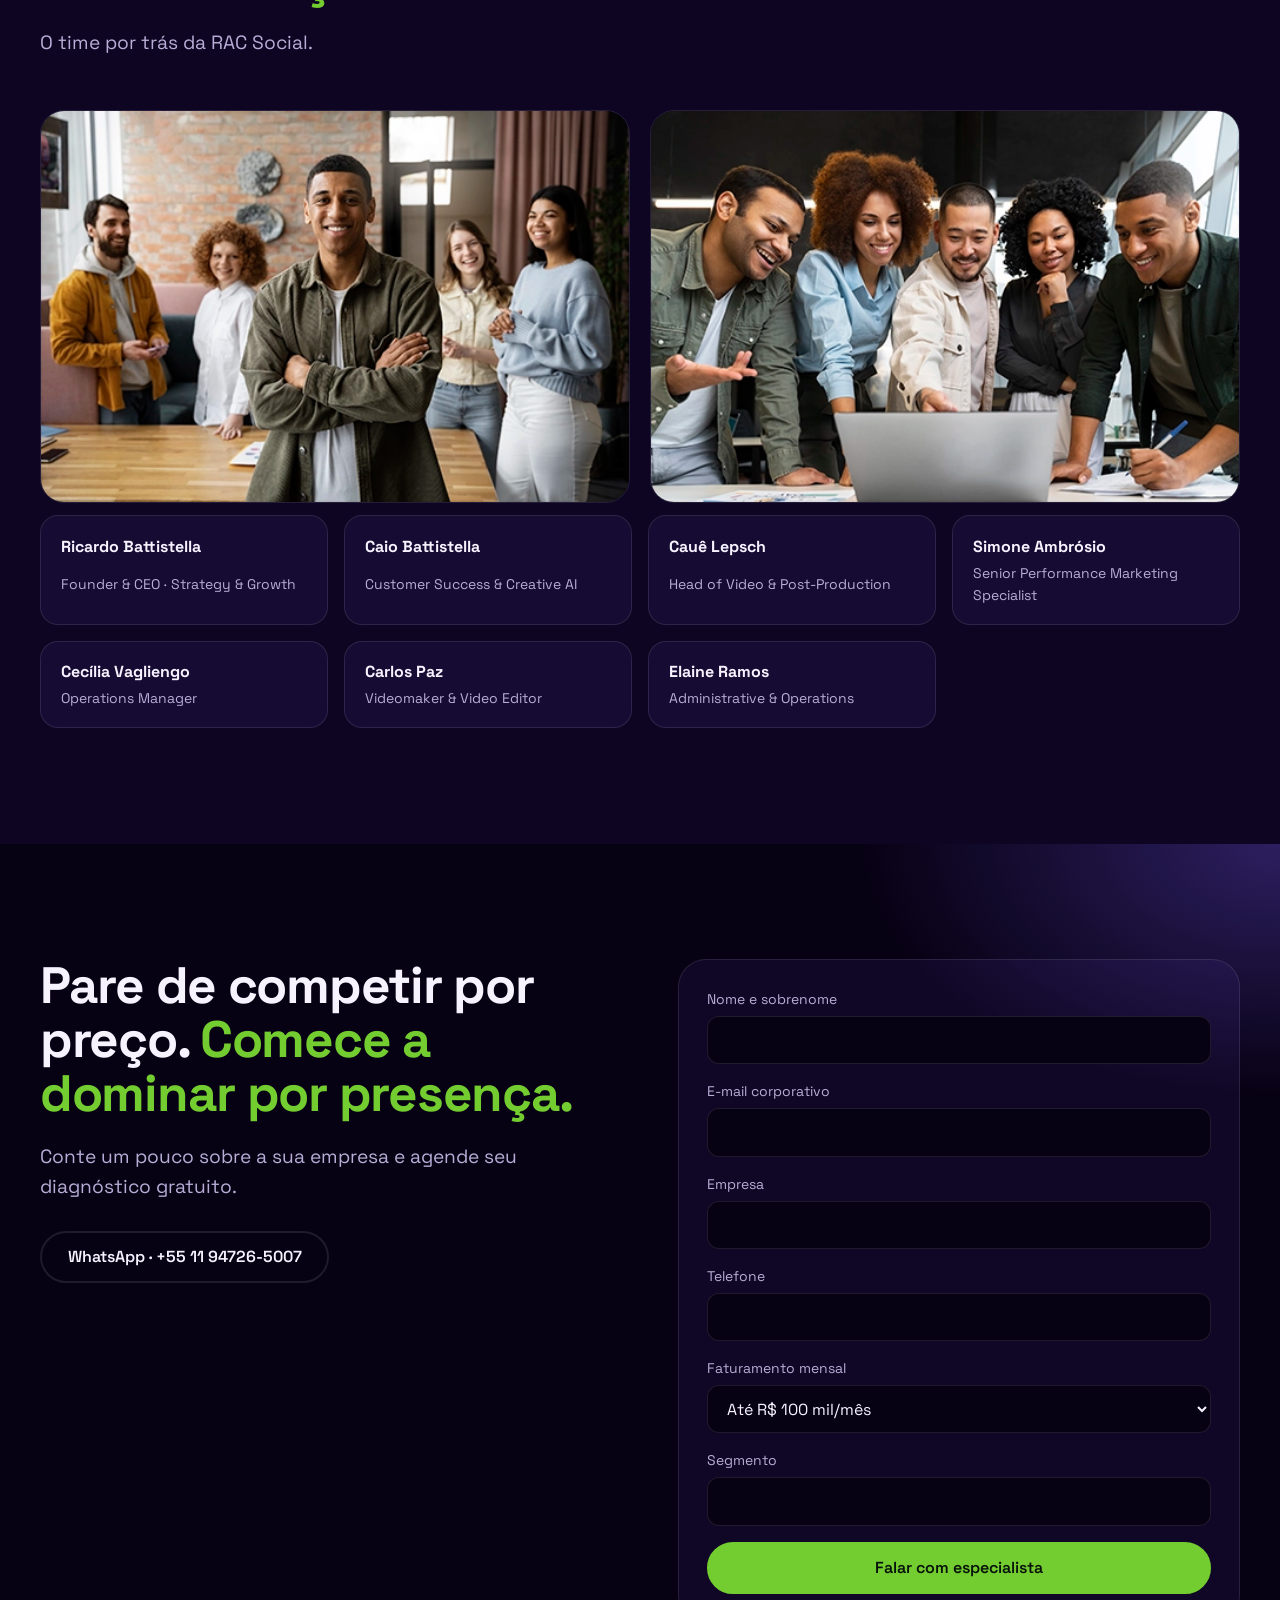
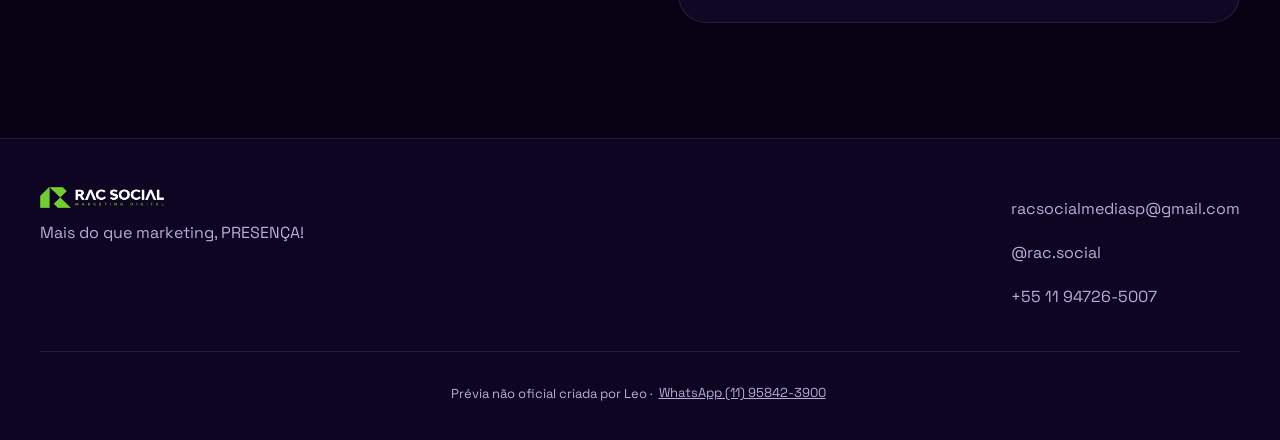
==== commit c907e6cf: "Preview: contato do Leo no aviso" ====
--- a/racsocial/index.html
+++ b/racsocial/index.html
@@ -22,7 +22,7 @@
 </head>
 <body>
 <a class="skip" href="#main">Ir para o conteúdo</a>
-<div class="topbar" role="note">Prévia não oficial criada por Leo</div>
+<div class="topbar" role="note">Prévia não oficial criada por Leo · <a href="https://wa.me/5511958423900" target="_blank" rel="noopener">WhatsApp (11) 95842-3900</a></div>
 
 <header class="hdr">
   <div class="wrap hdr__in">
@@ -272,7 +272,7 @@
       <li><a href="https://wa.me/5511947265007" target="_blank" rel="noopener">+55 11 94726-5007</a></li>
     </ul>
   </div>
-  <p class="wrap disclaimer">Prévia não oficial criada por Leo</p>
+  <p class="wrap disclaimer">Prévia não oficial criada por Leo · <a href="https://wa.me/5511958423900" target="_blank" rel="noopener">WhatsApp (11) 95842-3900</a></p>
 </footer>
 
 <script src="../_vendor/gsap.min.js" defer></script>
